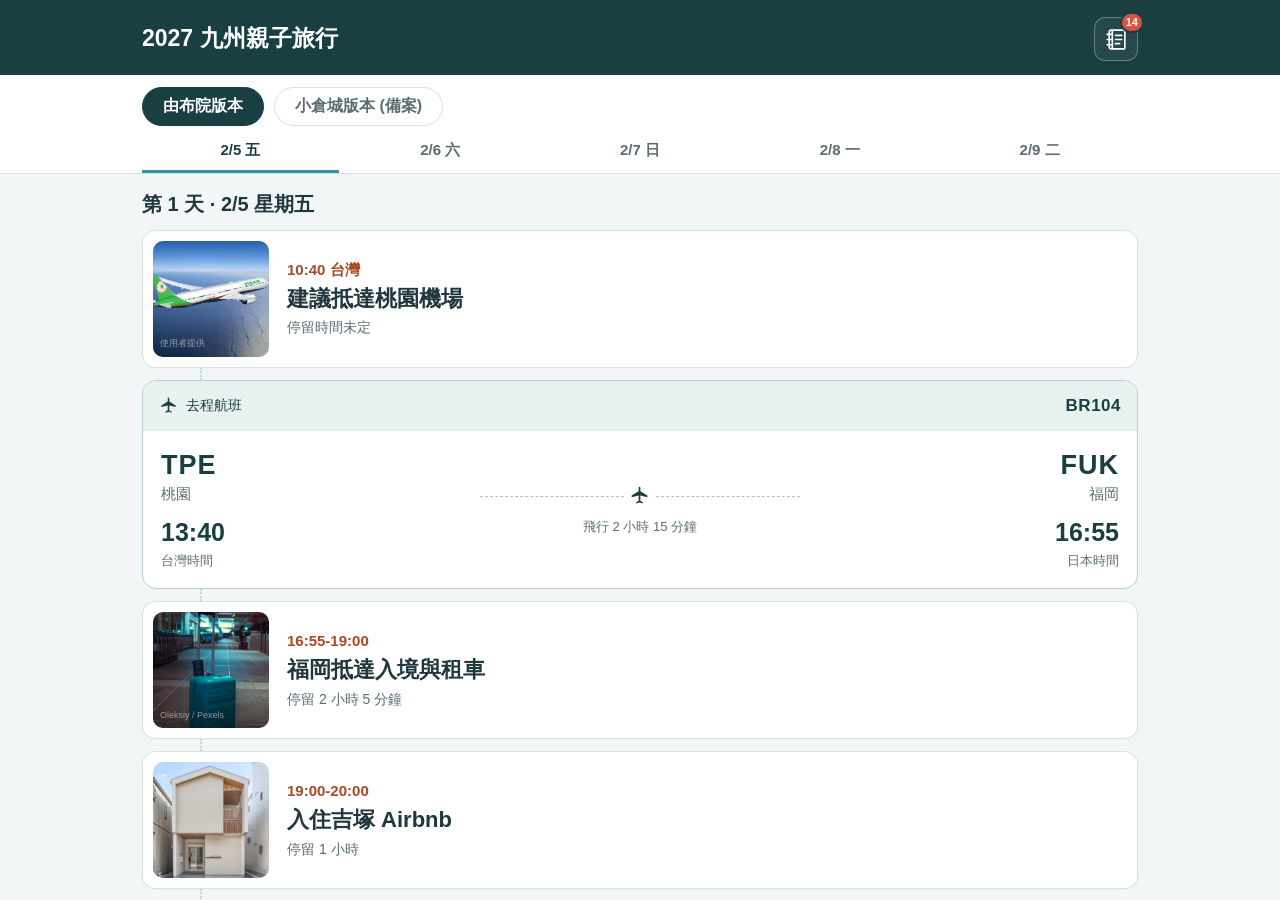
==== index.html @ 6e3126bd "Add expandable dining options, booking details, and shared dining rules" ====
<!doctype html>
<html lang="zh-Hant"><head><meta charset="utf-8"><meta name="viewport" content="width=device-width,initial-scale=1"><meta name="theme-color" content="#193f43"><title>2027 九州親子旅行｜行程與地點收藏</title>
<style>
:root{--ink:#193f43;--muted:#5b6d72;--bg:#f2f6f6;--line:#d6e2e2;--accent:#a84a26}*{box-sizing:border-box}[hidden]{display:none!important}html,body{height:100%;margin:0}body{display:flex;flex-direction:column;background:var(--bg);color:#20383d;font:16px/1.65 -apple-system,BlinkMacSystemFont,"PingFang TC",sans-serif}button,input,select,textarea{font:inherit}button,a,input,summary{touch-action:manipulation}button{cursor:pointer}a{color:#175d72}button:focus-visible,a:focus-visible,input:focus-visible,select:focus-visible,textarea:focus-visible,summary:focus-visible,[tabindex]:focus-visible{outline:3px solid #c15d2b;outline-offset:3px}button:disabled{opacity:.35;cursor:default}.wrap{max-width:1040px;margin:0 auto;width:100%;padding:0 22px}header{flex-shrink:0;background:var(--ink);color:white;padding:17px 0 14px}.header-row{display:flex;align-items:center;justify-content:space-between;gap:16px}h1{font-size:23px;line-height:1.35;margin:0}header p{font-size:14px;color:#cbe0df;margin:5px 0 0}.primary{border:0;border-radius:8px;background:var(--ink);color:#fff;padding:9px 15px;font-weight:650}header .primary{background:white;color:var(--ink);white-space:nowrap}.navigation{background:white;flex-shrink:0;border-bottom:1px solid var(--line)}nav{display:flex;gap:5px;padding:8px 0;overflow-x:auto}nav button{flex:1;border:0;border-radius:7px;padding:7px 12px;background:none;color:var(--muted);font-weight:650;white-space:nowrap;line-height:1.3}nav small{display:block;font-size:14px;font-weight:400;margin-top:2px}nav button[aria-pressed=true]{background:var(--ink);color:white}#page-scroll{flex:1;min-height:0;overflow-y:auto;overflow-x:hidden}main{padding-top:20px!important;padding-bottom:40px!important}h2{font-size:23px;line-height:1.4;margin:0}h3{font-size:18px;line-height:1.45;margin:0 0 8px}.day-summary{display:flex;align-items:center;gap:12px;flex-wrap:wrap;margin-bottom:12px}.stay{font-size:14px;padding:3px 9px;border-radius:5px;background:#f8eadc;color:#715033}.day-note{margin:0 0 16px;border:0;padding:0;background:none}.day-note summary{font-size:14px;color:var(--muted);cursor:pointer}.day-note p{font-size:15px;margin:8px 0}.button-row{display:flex;gap:7px;flex-wrap:wrap}.plain{border:1px solid var(--line);background:white;color:var(--ink);padding:5px 10px;border-radius:6px;font-size:14px}.danger{color:#a13c29}.card{border:1px solid var(--line);border-radius:12px;background:#fff;padding:16px;min-width:0}.card-body{display:flex;gap:15px;align-items:flex-start}.photo{position:relative;display:block;flex:0 0 124px;width:124px;aspect-ratio:1;align-self:flex-start;border:0;padding:0;background:#e5eded;border-radius:8px;overflow:hidden}.photo svg,.viewer-photo svg{width:100%;height:100%;display:block}.photo-caption{position:absolute;inset:auto 0 0;padding:20px 7px 7px;background:linear-gradient(transparent,rgba(0,0,0,.25));color:rgba(255,255,255,.5);font-size:9px;line-height:1.35;text-align:left;overflow-wrap:anywhere;pointer-events:none}.photo-placeholder{display:grid;place-items:center;color:#647d81;font-size:14px;border:1px dashed #bdcdcf}.content{flex:1;min-width:0}.content p,.place-card p{margin:0;white-space:pre-wrap;overflow-wrap:anywhere}.content a{display:inline-block;font-size:14px;margin-top:10px}.alternatives{border-left:3px solid #d7a878;background:#fff7ef;border-radius:6px;padding:10px;font-size:14px}.alternatives strong{display:block;color:#8b5029}.alternative{margin-top:10px}.alternative:first-of-type{margin-top:3px}.alternative p{white-space:pre-wrap;margin:3px 0}.alternative a{margin-right:10px}.secondary{display:flex;gap:7px;margin-top:10px}.secondary .photo{width:54px;flex-basis:54px}.panel{background:#fff;border:1px solid var(--line);border-radius:13px;padding:19px;margin-top:25px}.panel summary{cursor:pointer;font-weight:700}.panel-head{display:flex;justify-content:space-between;align-items:center;gap:12px}.panel h2{font-size:20px}.muted{color:var(--muted);font-size:14px}.place-grid{display:grid;grid-template-columns:1fr 1fr;gap:12px;margin-top:15px}.place-card{border:1px solid var(--line);border-radius:10px;padding:14px;display:flex;flex-direction:column;gap:12px}.place-card .photo{width:84px;flex-basis:84px}.place-card h3{font-size:17px}.place-card .button-row{margin-top:auto}.empty{color:var(--muted);font-size:15px;padding:16px 0}.check{display:flex;align-items:flex-start;gap:12px;padding:13px 0;border-bottom:1px solid var(--line)}.check input{width:21px;height:21px;flex-shrink:0;margin-top:4px;accent-color:var(--ink)}.check small{display:block;font-size:14px;color:var(--muted);white-space:pre-line}.check:has(input:checked) strong{text-decoration:line-through;color:var(--muted)}.status-line{min-height:24px;display:flex;align-items:center;justify-content:space-between;gap:10px;font-size:14px;color:var(--muted);margin:12px 0 0}.status-line button{flex-shrink:0}#storage-warning{color:#a13c29;white-space:pre-wrap}footer{font-size:14px;color:var(--muted);padding-top:24px}.backup-bar{display:flex;gap:10px;align-items:center;flex-wrap:wrap;margin-top:10px}dialog{border:1px solid var(--line);border-radius:13px;padding:22px;color:#20383d;width:min(94vw,540px);max-height:90dvh;overflow:auto}dialog::backdrop{background:#13282dbb}dialog h2{font-size:22px;margin-bottom:13px}.dialog-head{display:flex;justify-content:space-between;align-items:center;gap:12px}label.field{display:block;font-size:14px;font-weight:600;margin:13px 0}input:not([type=checkbox]),select,textarea{display:block;width:100%;border:1px solid #b6c9cb;border-radius:6px;background:white;color:#20383d;padding:9px 10px;margin-top:5px;font-size:16px}textarea{min-height:90px;resize:vertical}.form-actions{display:flex;justify-content:flex-end;gap:9px;margin-top:18px}.form-error{color:#a13c29;font-size:14px}.viewer-photo{position:relative;aspect-ratio:1;width:100%;overflow:hidden;border-radius:8px}.viewer-photo .photo-caption{font-size:10px}.viewer-credit{font-size:14px;color:var(--muted)}#viewer{width:min(90vw,680px)}.scheduled-count{font-size:14px;color:var(--muted);margin-top:15px}
@media(max-width:640px){.wrap{padding-left:15px;padding-right:15px}header{padding-top:13px;padding-bottom:12px}h1{font-size:19px}header .primary{padding:8px 11px;font-size:14px}header p{font-size:13px}nav button{padding:7px 5px}nav small{font-size:13px}main{padding-top:16px!important}h2{font-size:20px}.day-summary{gap:6px 10px}.card{padding:12px}.card-body{gap:11px}.photo{width:104px;flex-basis:104px}.content h3{font-size:17px}.content p{font-size:15px}.place-grid{grid-template-columns:1fr}.panel{padding:15px}}
@media print{body{display:block;height:auto}#page-scroll{overflow:visible}.navigation,header button,.backup-bar,.status-line{display:none}.panel{break-inside:avoid}dialog{display:none}}

/* All days on one page; the date tabs act as anchors. */
.day-section{margin-bottom:34px;scroll-margin-top:0}.day-section:last-child{margin-bottom:8px}.day-section>.day-summary{padding-top:16px;margin-bottom:12px}main.wrap{padding-top:0!important}
/* A/B plan switch for 2/7–2/8, shown with the date tabs. */
.plan-switch{display:flex;align-items:center;flex-wrap:wrap;gap:8px 10px;padding:12px 0 4px}.plan-switch button{border:1.5px solid var(--line);background:#fff;color:var(--muted);border-radius:999px;padding:8px 20px;font-size:16px;font-weight:700;line-height:1.3}.plan-switch button[aria-pressed=true]{background:var(--ink);border-color:var(--ink);color:#fff}.plan-caption{margin:16px 0 4px;padding:12px 14px;border:1px solid #e8a08a;border-radius:10px;background:#fff0e9;color:inherit;font-size:16px;line-height:1.65;font-weight:400}.plan-caption p{margin:0}.plan-switch-hint{font-size:14px;font-weight:700;color:#1d2b2e}
body.header-hidden>header{display:none}
.plan-warning{margin:0 0 12px;padding:9px 12px;border-radius:8px;background:#fff3e6;border:1px solid #e9b98c;color:#8b3d1c;font-size:14px;font-weight:650}
.gallery-grid{display:grid;grid-template-columns:repeat(2,1fr);gap:8px}.gallery-grid .photo{width:100%;flex-basis:auto}
/* Lodging and two-choice day cards. */
.day-title{font-size:15px;color:var(--muted)}
.choice-card{border:2px solid #d7a878;background:#fff7ef;border-radius:13px;padding:14px 16px;margin:0 0 14px}.choice-kicker{margin:0;font-weight:800;color:#8b5029;font-size:17px}.choice-rule{margin:4px 0 10px;font-size:15px}.choice-options{display:grid;grid-template-columns:1fr 1fr;gap:10px}.choice-option{display:flex;gap:10px;align-items:flex-start;background:#fff;border:1px solid #ead2bb;border-radius:10px;padding:10px}.choice-option.is-primary{border-color:#a84a26;box-shadow:inset 0 0 0 1px #a84a26}.choice-key{flex:0 0 30px;height:30px;border-radius:50%;display:grid;place-items:center;background:#8b5029;color:#fff;font-weight:800}.choice-option:not(.is-primary) .choice-key{background:#b9a18a}.choice-option strong{display:block}.choice-option small{display:block;font-size:14px;color:var(--muted)}.choice-check{margin:10px 0 0;font-size:13px;color:var(--muted)}
.lodging-card{border-top:1px solid var(--line);padding-top:16px}.lodging-thumb img{width:100%;height:100%;object-fit:cover;display:block}.lodging-head{display:flex;justify-content:space-between;align-items:flex-start;gap:12px}.lodging-head h3{margin:0;font-size:19px}.lodging-head .muted{margin:2px 0 0}.lodging-kicker{margin:0;font-size:13px;font-weight:700;color:#715033}.lodging-link{white-space:nowrap;text-decoration:none}.lodging-photos{display:grid;grid-template-columns:repeat(5,1fr);gap:7px;margin-top:12px}.lodging-photo{border:0;padding:0;background:#e5eded;border-radius:8px;overflow:hidden;aspect-ratio:1}.lodging-photo img{width:100%;height:100%;object-fit:cover;display:block}.lodging-note{margin:10px 0 0;font-size:13px;color:var(--muted)}.lodging-full{width:100%;height:100%;object-fit:contain;background:#f2f6f6;display:block}
@media(max-width:640px){.choice-options{grid-template-columns:1fr}.lodging-head{flex-direction:column}}
.lodging-card .lodging-photos{grid-template-columns:repeat(2,1fr)}.lodging-card .lodging-photo{aspect-ratio:4/3}.lodging-card .lodging-photo:first-child{grid-column:span 2;aspect-ratio:16/10}
/* Compact vertical itinerary; secondary information lives in the detail sheet. */
.itinerary-list{display:flex;flex-direction:column;gap:15px}.itinerary-item{min-width:0;position:relative}.itinerary-item:not(:last-child)::after{content:"";position:absolute;left:58px;top:100%;height:15px;border-left:2px dotted #c9d7d9}
.itinerary-card{display:flex;align-items:center;gap:18px;width:100%;padding:10px;text-align:left;border:1px solid var(--line);border-radius:13px;background:#fff;color:inherit;box-shadow:0 1px 2px #193f4305}.itinerary-card:hover{border-color:#92b5b8;background:#fcfefe}.itinerary-card:active{background:#eaf2f2}.list-photo{width:116px;flex:0 0 116px;align-self:center;border-radius:10px}.list-copy{display:flex;flex-direction:column;gap:4px;min-width:0;padding:3px 6px 3px 0}.list-time{font-size:15px;font-weight:700;color:var(--accent);line-height:1.4}.list-title{font-size:22px;line-height:1.35;font-weight:750;overflow-wrap:anywhere}.list-duration{font-size:14px;color:var(--muted);line-height:1.5}.day-summary{margin-bottom:17px}.day-summary h2{font-size:20px}
.bottom-sheet{position:fixed;inset:auto auto 0 50%;transform:translateX(-50%);margin:0;width:min(100%,680px);max-width:100vw;height:88dvh;max-height:88dvh;border:0;border-radius:22px 22px 0 0;padding:0;overflow:hidden;box-shadow:0 -8px 50px #092c3026}.bottom-sheet[open]{display:flex;flex-direction:column;animation:sheet-enter .2s ease-out}.bottom-sheet::backdrop{background:#102d3266}.sheet-header{flex-shrink:0;padding:10px 22px 14px;border-bottom:1px solid var(--line);background:white}.sheet-handle{width:38px;height:4px;border-radius:4px;background:#c5d3d5;margin:0 auto 13px}.sheet-header h2{font-size:23px;line-height:1.4;margin:0;overflow-wrap:anywhere}.sheet-header .plain{flex-shrink:0}.sheet-body{flex:1;overflow-y:auto;overscroll-behavior:contain;min-height:0;padding:20px 22px 24px}.sheet-overview{display:flex;gap:20px;align-items:center}.sheet-overview .photo{width:132px;flex-basis:132px}.sheet-meta{margin:0;min-width:0;flex:1;font-size:15px}.sheet-meta div{margin:0 0 9px}.sheet-meta dt{font-size:14px;color:var(--muted)}.sheet-meta dd{margin:0;font-weight:600}.sheet-section{margin-top:22px}.sheet-section h3{font-size:17px}.sheet-section p{margin:0;white-space:pre-wrap;overflow-wrap:anywhere}.sheet-section>a{display:inline-block;margin-top:13px}.sheet-body>.alternatives{margin-top:20px}.sheet-day-note{margin-top:24px;padding-top:16px;border-top:1px solid var(--line)}.sheet-day-note summary{cursor:pointer;font-size:15px;font-weight:600}.sheet-day-note p{font-size:15px}.sheet-actions{display:flex;gap:12px;flex-shrink:0;padding:14px 22px calc(14px + env(safe-area-inset-bottom));border-top:1px solid var(--line);background:#fff}.sheet-actions button{flex:1;min-height:44px}.sheet-actions .plain{font-size:16px}
@keyframes sheet-enter{from{transform:translate(-50%,70%);opacity:.6}to{transform:translate(-50%,0);opacity:1}}
@media(prefers-reduced-motion:reduce){.bottom-sheet[open]{animation:none}}
@media(max-width:640px){.itinerary-list{gap:13px}.itinerary-card{gap:13px;padding:8px}.list-photo{width:102px;flex-basis:102px}.list-title{font-size:20px;line-height:1.35}.list-time{font-size:14px}.list-duration{font-size:14px}.list-copy{gap:5px}.itinerary-item:not(:last-child)::after{left:59px;height:13px}.day-summary h2{font-size:18px}.sheet-header{padding-left:18px;padding-right:18px}.sheet-header h2{font-size:21px}.sheet-body{padding:18px}.sheet-actions{padding-left:18px;padding-right:18px}.sheet-overview{gap:15px}.sheet-overview .photo{width:112px;flex-basis:112px}.sheet-meta{font-size:14px}}
@media print{.itinerary-card{break-inside:avoid}.itinerary-item:not(:last-child)::after{display:none}}

/* Flat day tabs, lightweight travel legs and ticket-style flights. */
nav{gap:3px;padding:0}nav button{border-radius:0;border-bottom:3px solid transparent;background:none;padding:11px 8px 10px;line-height:1.25;font-size:15px;font-weight:600}nav button[aria-pressed=true]{background:none;color:var(--ink);border-bottom-color:#3295a5}
.notebook-button{position:relative;flex-shrink:0;display:grid;place-items:center;width:44px;height:44px;border:1px solid #ffffff4d;background:#ffffff0d;color:white;border-radius:11px}.notebook-button>svg{width:25px;height:25px;fill:none;stroke:currentColor;stroke-width:1.6;stroke-linecap:round;stroke-linejoin:round}.todo-badge{position:absolute;top:-6px;right:-7px;display:grid;place-items:center;min-width:21px;height:21px;padding:0 4px;border-radius:12px;background:#d95141;border:2px solid var(--ink);color:#fff;font-size:11px;line-height:1;font-weight:750}.notes-progress{display:flex;justify-content:space-between;font-size:17px}.notes-progress strong{color:var(--ink)}
.add-place-fab{position:fixed;right:24px;bottom:calc(24px + env(safe-area-inset-bottom));z-index:4;width:58px;height:58px;border:0;border-radius:50%;background:var(--ink);color:white;display:grid;place-items:center;box-shadow:0 5px 18px #193f4340}.add-place-fab>svg{width:28px;height:28px;fill:none;stroke:currentColor;stroke-width:2.2;stroke-linecap:round}.add-place-fab:active{transform:scale(.96)}main{padding-bottom:110px!important}.itinerary-list{gap:12px}.itinerary-item:not(:last-child)::after{height:12px}.transport-item::before{content:"";position:absolute;left:58px;top:-12px;bottom:-12px;border-left:2px dotted #c9d7d9;z-index:0}.transport-row{position:relative;z-index:1;display:flex;align-items:center;gap:11px;margin-left:36px;width:calc(100% - 36px);padding:8px 7px;border:0;border-radius:7px;background:var(--bg);color:#556d74;text-align:left}.transport-icon{flex:0 0 30px;display:grid;place-items:center}.transport-icon svg{width:25px;height:25px;fill:none;stroke:currentColor;stroke-width:1.6;stroke-linecap:round;stroke-linejoin:round}.transport-copy{min-width:0;display:flex;flex-wrap:wrap;align-items:center;gap:3px 9px}.transport-duration{font-size:14px;color:var(--muted)}.transport-mode{font-size:12px;padding:1px 6px;border:1px solid #cfdddd;border-radius:5px;background:#fff}.transport-label{flex-basis:100%;font-size:15px;font-weight:650;line-height:1.4;color:#3f565c}.transport-item::after{display:none}
.flight-ticket{display:block;width:100%;position:relative;border:1px solid #b8cdcf;border-radius:14px;padding:0;background:#fff;color:var(--ink);text-align:left;overflow:hidden}.ticket-top{display:flex;align-items:center;gap:8px;background:#e8f2f1;padding:11px 16px;font-size:14px}.ticket-top>svg{width:19px;height:19px;fill:currentColor}.ticket-number{margin-left:auto;font-weight:750;font-size:17px;letter-spacing:.5px}.ticket-airports{display:grid;grid-template-columns:1fr 1fr 1fr;align-items:center;padding:18px 18px 16px}.ticket-airport{display:flex;flex-direction:column;align-items:flex-start;gap:1px}.ticket-airport:last-child{align-items:flex-end;text-align:right}.ticket-code{font-size:27px;font-weight:750;letter-spacing:1px;line-height:1.2}.ticket-city{font-size:15px;color:var(--muted)}.ticket-time{font-size:25px;font-weight:700;line-height:1.35;margin-top:8px}.ticket-zone{font-size:13px;color:var(--muted)}.ticket-path{display:flex;flex-direction:column;align-items:center;gap:8px;font-size:13px;color:var(--muted);text-align:center}.ticket-plane-line{position:relative;width:100%;display:flex;justify-content:center}.ticket-plane-line::before{content:"";position:absolute;top:50%;left:0;right:0;border-top:1px dashed #abc1c4}.ticket-plane-line svg{position:relative;background:white;padding:2px;width:31px;height:25px;fill:var(--ink)}.ticket-foot{display:flex;justify-content:space-between;gap:10px;flex-wrap:wrap;border-top:1px dashed #b8cdcf;padding:11px 16px;font-size:13px;color:var(--muted)}.ticket-warning{display:block;padding:0 16px 11px;color:#846745;font-size:12px;line-height:1.5}.sheet-flight-ticket{pointer-events:none;margin-bottom:20px}.flight-detail-note{font-size:14px;color:#846745;white-space:pre-wrap}.flight-edit-times{display:grid;grid-template-columns:1fr 1fr;gap:12px}fieldset{border:1px solid var(--line);border-radius:8px;padding:6px 12px;margin-top:15px}legend{font-size:14px;font-weight:650}.sheet-transport-overview{display:flex;gap:15px;align-items:center}.sheet-transport-overview>.transport-icon{width:60px;flex-basis:60px;height:60px;background:#e8f2f1;border-radius:12px}.sheet-transport-overview>.transport-icon svg{width:32px;height:32px}
@media(max-width:640px){nav button{padding:10px 5px 9px;font-size:15px}.add-place-fab{right:20px;bottom:calc(20px + env(safe-area-inset-bottom));width:56px;height:56px}.transport-item::before{left:59px}.transport-row{margin-left:38px;width:calc(100% - 38px)}.ticket-airports{padding:16px}.ticket-code{font-size:25px}.ticket-time{font-size:24px}.ticket-top,.ticket-foot{padding-left:14px;padding-right:14px}.ticket-path{font-size:12px}.ticket-warning{padding-left:14px;padding-right:14px}}
@media print{.add-place-fab,.notebook-button{display:none}.flight-ticket{break-inside:avoid}}
.photo>img,.viewer-photo>img{display:block;width:100%;height:100%;object-fit:cover}.rental-details .sheet-meta dd{overflow-wrap:anywhere}.rental-details p{white-space:normal}.lodging-address{margin:16px 0}
.time-review summary{cursor:pointer;font-size:14px;color:var(--muted);font-weight:650}
.location-link{color:inherit;text-decoration-line:underline;text-decoration-color:#d0d3d4;text-decoration-thickness:1px;text-underline-offset:4px;overflow-wrap:anywhere}.location-link:hover{text-decoration-color:#829496}.sheet-close{flex:0 0 44px;display:grid;place-items:center;width:44px;height:44px;padding:10px;border:0;background:transparent;color:inherit;border-radius:50%}.sheet-close:hover{background:#f2f6f6}.sheet-close svg{width:22px;height:22px;fill:none;stroke:currentColor;stroke-width:1.8;stroke-linecap:round}

.notes-body{--notes-inset:22px;padding:16px 0 24px}.notes-toolbar{display:flex;justify-content:space-between;align-items:center;gap:10px;margin-bottom:10px;padding:0 var(--notes-inset)}.notes-tabs{display:flex;gap:4px}.notes-tabs button{border:0;background:transparent;padding:8px 10px;border-radius:8px;color:var(--muted);font-size:15px;font-weight:650;white-space:nowrap}.notes-tabs button[aria-pressed=true]{background:#e8f2f1;color:var(--ink)}.notes-tabs span{font-size:13px;margin-left:3px}.add-note{white-space:nowrap;padding:8px 12px;font-size:15px}.notes-hint{font-size:13px;color:var(--muted);margin:0;padding:0 var(--notes-inset) 16px}.note-list{display:flex;flex-direction:column;gap:0;border-top:1px solid var(--line)}.note-item{position:relative;isolation:isolate;overflow:hidden;border:0;border-bottom:1px solid var(--line);border-radius:0;background:#e8f2f1}.note-surface{position:relative;z-index:1;background:#fff;padding:18px var(--notes-inset);transform:translateX(var(--note-offset,0px));transition:transform .18s ease;touch-action:pan-y}.note-item.is-dragging .note-surface{transition:none;user-select:none}.note-heading{display:flex;align-items:flex-start;justify-content:space-between;gap:12px}.note-heading h3{font-size:17px;line-height:1.5;margin:0;overflow-wrap:anywhere}.note-text{margin:8px 0 0;white-space:pre-wrap;overflow-wrap:anywhere;font-size:16px;line-height:1.65}.note-restore-row{display:flex;gap:8px;padding-top:12px}.note-swipe-action{position:absolute;inset:0 auto 0 0;width:84px;border:0;background:#277b7e;color:white;font-size:16px;font-weight:650;visibility:hidden}.note-archive-action{inset:0 0 0 auto;background:#b65339}.note-item[data-swipe=right] .note-edit-action,.note-item[data-swipe=left] .note-archive-action{visibility:visible}.note-editor-form{display:flex;flex-direction:column;min-height:0;flex:1}.note-editor-form .field:first-child{margin-top:0}#note-body{min-height:220px}.notes-empty{text-align:center;color:var(--muted);padding:48px 15px;font-size:16px}.note-restore{white-space:nowrap;font-size:14px}.note-item.is-archived .note-surface{background:#f8fafa}
@media(prefers-reduced-motion:reduce){.note-surface{transition:none}}

.plan-fallback{margin:16px 0 0;font-size:16px;line-height:1.65}.plan-fallback strong{font-weight:700}.sheet-close:focus-visible{outline:none;box-shadow:none;background:#e8f2f1}html,body{overscroll-behavior-y:none}#page-scroll{overscroll-behavior-y:contain}.sheet-body{overscroll-behavior-y:none}.sheet-header{touch-action:none}.sheet-header button{touch-action:manipulation}.bottom-sheet{transform:translateX(-50%) translateY(var(--sheet-drag,0px));transition:transform .18s ease}.bottom-sheet.is-dragging{transition:none;animation:none;user-select:none}
@media(prefers-reduced-motion:reduce){.bottom-sheet{transition:none}}
@media(max-width:640px){.notes-body{--notes-inset:18px}}
.gallery-feature{margin:0;min-width:0}.gallery-feature figcaption{margin:7px 0 3px;font-size:14px;line-height:1.45;font-weight:600;color:var(--ink)}

.sheet-overview{align-items:flex-start}.sheet-overview>.photo{flex-shrink:0;aspect-ratio:1}.sheet-divider{border:0;border-top:1px solid var(--line);margin:20px 0}.sheet-top-meta{font-size:16px}.sheet-top-meta>div:last-child{margin-bottom:0}.detail-media{margin:0}.detail-media-group+.detail-media-group{margin-top:12px}.detail-main-photo .photo{width:100%;aspect-ratio:1}.detail-photo-grid{grid-template-columns:repeat(2,minmax(0,1fr));gap:8px;margin:0}.detail-photo-grid .lodging-photo,.detail-photo-grid .lodging-photo:first-child{aspect-ratio:1;grid-column:auto}.sheet-info{font-size:16px;margin-top:24px}.sheet-info>div{margin:0 0 20px}.sheet-info dt{font-size:14px;color:var(--muted);margin-bottom:3px}.sheet-info dd{font-weight:600;line-height:1.65;white-space:pre-wrap;overflow-wrap:anywhere}.detail-media>.sheet-flight-ticket{margin-bottom:0}
.dining-card{border:1px solid var(--line);border-radius:14px;background:white;overflow:hidden;margin:0 0 14px}.dining-card-summary{display:flex;gap:14px;align-items:center;padding:10px;cursor:pointer;list-style:none}.dining-card-summary::-webkit-details-marker{display:none}.dining-card-summary::marker{content:""}.dining-thumb{width:90px;flex-basis:90px}.dining-card-copy{flex:1;min-width:0}.dining-card-name{display:block;font-size:20px;font-weight:700;line-height:1.4}.dining-card-cuisine{display:block;font-size:14px;color:var(--muted);margin-top:6px}.dining-chevron{width:9px;height:9px;border-right:2px solid var(--muted);border-bottom:2px solid var(--muted);transform:rotate(45deg);margin:0 10px 5px 0;flex-shrink:0}.dining-card[open] .dining-chevron{transform:rotate(225deg);margin-bottom:0}.dining-expanded{padding:18px 12px 8px;border-top:1px solid var(--line);cursor:pointer}.dining-label{font-size:14px;color:var(--muted);margin:0 0 6px}.dining-photo-group+.dining-photo-group{margin-top:16px}.dining-collapse-hint{font-size:13px;color:var(--muted);margin:12px 0 4px;text-align:center}.dining-expanded .sheet-info{margin-top:22px}</style><script defer src="trip-data.js?v=20261123-dining-booking"></script><script defer src="trip-core.js?v=20261123-notes"></script><script defer src="app.js?v=20261123-dining-cards"></script><script defer src="sheet-gestures.js?v=20261123"></script></head><body>
<header><div class="wrap header-row"><div><h1>2027 九州親子旅行</h1></div><button id="open-notes" class="notebook-button" type="button" aria-label="開啟出發前筆記"><svg viewBox="0 0 24 24" aria-hidden="true"><path d="M7 3h12a1 1 0 0 1 1 1v16a1 1 0 0 1-1 1H7a2 2 0 0 1-2-2V5a2 2 0 0 1 2-2Z"/><path d="M8 3v18M3 7h4M3 12h4M3 17h4M11 8h6M11 12h6M11 16h4"/></svg><span id="todo-badge" class="todo-badge" hidden></span></button></div></header>
<div class="navigation"><div class="wrap"><nav id="days" aria-label="切換每日行程"></nav></div></div>
<div id="page-scroll"><main class="wrap"><section id="itinerary" aria-label="當日行程"></section><div class="status-line"><span id="message" role="status"></span><button id="undo" class="plain" hidden>復原上一步</button></div><p id="storage-warning" role="status" class="muted"></p>
<section class="panel" id="collection" hidden><div class="panel-head"><h2>待安排 <span id="pending-count"></span></h2></div><p class="muted">把 Google 地圖的地點分享連結收在這裡，想好後再排成主行程或備選。</p><div id="places" class="place-grid"></div><div id="scheduled-count" class="scheduled-count"></div></section>
<footer>收藏、行程與筆記保存在目前瀏覽器，不會自動同步到 Google 地圖或其他裝置。可匯出備份，交給家人匯入。<div class="backup-bar"><button id="export" class="plain">匯出行程</button><button id="import" class="plain">匯入行程</button><input type="file" id="import-file" accept="application/json,.json" hidden></div></footer></main></div>
<button id="add-place" hidden class="add-place-fab" type="button" aria-label="收藏新地點"><svg viewBox="0 0 24 24" aria-hidden="true"><path d="M12 5v14M5 12h14"/></svg></button>
<dialog id="notes-sheet" class="bottom-sheet" aria-labelledby="notes-title"><div class="sheet-header"><div class="sheet-handle" aria-hidden="true"></div><div class="dialog-head"><h2 id="notes-title">出發前筆記</h2><button type="button" class="sheet-close" data-close="notes-sheet" aria-label="關閉出發前筆記"><svg viewBox="0 0 24 24" aria-hidden="true"><path d="m6 6 12 12M18 6 6 18"/></svg></button></div></div><div class="sheet-body notes-body"><div class="notes-toolbar"><div class="notes-tabs" role="group" aria-label="筆記分類"><button type="button" id="notes-active" aria-pressed="true">筆記 <span id="notes-active-count"></span></button><button type="button" id="notes-archived" aria-pressed="false">已封存 <span id="notes-archived-count"></span></button></div><button type="button" class="primary add-note" id="add-note">＋ 新增</button></div><p class="notes-hint" id="notes-hint">右滑編輯・左滑封存。</p><div id="note-list" class="note-list" aria-label="筆記清單"></div></div></dialog>
<dialog id="note-editor" class="bottom-sheet" aria-labelledby="note-editor-title"><form id="note-form" class="note-editor-form"><div class="sheet-header"><div class="sheet-handle" aria-hidden="true"></div><div class="dialog-head"><h2 id="note-editor-title">新增筆記</h2><button type="button" class="sheet-close" data-close="note-editor" aria-label="關閉筆記編輯"><svg viewBox="0 0 24 24" aria-hidden="true"><path d="m6 6 12 12M18 6 6 18"/></svg></button></div></div><div class="sheet-body"><label class="field">標題<input id="note-title" required maxlength="180" placeholder="例如：想買的伴手禮"></label><label class="field">內容<textarea id="note-body" maxlength="8000" placeholder="想記下的事情，都可以寫在這裡。"></textarea></label><p id="note-error" class="form-error" role="alert"></p></div><div class="sheet-actions"><button type="submit" class="primary">儲存筆記</button></div></form></dialog>
<dialog id="slot-sheet" class="bottom-sheet" aria-labelledby="slot-sheet-title"><div class="sheet-header"><div class="sheet-handle" aria-hidden="true"></div><div class="dialog-head"><h2 id="slot-sheet-title"></h2><button type="button" class="sheet-close" data-close="slot-sheet" aria-label="關閉行程詳情"><svg viewBox="0 0 24 24" aria-hidden="true"><path d="m6 6 12 12M18 6 6 18"/></svg></button></div></div><div id="slot-sheet-body" class="sheet-body"></div><div id="slot-sheet-actions" hidden class="sheet-actions"></div></dialog>
<dialog id="place-dialog"><form id="place-form"><div class="dialog-head"><h2 id="place-dialog-title">收藏新地點</h2><button type="button" class="plain" data-close="place-dialog">關閉</button></div><label class="field">Google 地圖分享連結<input id="place-url" type="url" required maxlength="8192" placeholder="https://maps.app.goo.gl/…"></label><label class="field">地點名稱<input id="place-title" maxlength="180" placeholder="例如：想吃的拉麵店"></label><label class="field">備註<textarea id="place-note" maxlength="8000" placeholder="想吃什麼、要注意的事，或先當作備選"></textarea></label><p class="muted">短連結可能無法帶出名稱，可以自行填寫。收藏不需要登入 Google 或提供 API 金鑰。</p><p id="place-error" class="form-error" role="alert"></p><div class="form-actions"><button class="primary" type="submit">存入待安排</button></div></form></dialog>
<dialog id="schedule-dialog"><form id="schedule-form"><div class="dialog-head"><h2 id="schedule-title">排入行程</h2><button type="button" class="plain" data-close="schedule-dialog">關閉</button></div><label class="field">日期<select id="schedule-day"></select></label><label class="field">安排方式<select id="schedule-mode"><option value="main">主行程</option><option value="alternative">某段行程的備選</option></select></label><label class="field" id="schedule-time-field">時間（日本時間；台灣時段請加註）<input id="schedule-time" maxlength="80" placeholder="例如：12:00–13:00；未決定可留白"></label><label class="field"><span id="schedule-position-label">接在哪一段之後</span><select id="schedule-position"></select></label><p id="schedule-error" class="form-error" role="alert"></p><div class="form-actions"><button type="submit" class="primary">確認安排</button></div></form></dialog>
<dialog id="edit-dialog"><form id="edit-form"><div class="dialog-head"><h2>編輯行程</h2><button type="button" class="plain" data-close="edit-dialog">關閉</button></div><label class="field">行程名稱<input id="edit-title" required maxlength="180"></label><label class="field">日期<select id="edit-day"></select></label><label class="field" id="edit-time-field">時間<input id="edit-time" maxlength="80"></label><fieldset id="edit-flight-fields" hidden><legend>航班資訊（各地時間）</legend><label class="field">航班編號<input id="edit-flight-number" maxlength="20"></label><div class="flight-edit-times"><label class="field"><span id="edit-flight-from-label">出發時間</span><input type="time" id="edit-flight-from"></label><label class="field"><span id="edit-flight-to-label">抵達時間</span><input type="time" id="edit-flight-to"></label></div></fieldset><label class="field" id="edit-kind-field">行程類型<select id="edit-kind"><option value="activity">一般行程</option><option value="transport">交通／車程</option></select></label><label class="field">Google 地圖連結<input id="edit-url" type="url" maxlength="8192"></label><label class="field">備註<textarea id="edit-note" maxlength="8000"></textarea></label><p class="muted">起訖時間會自動換算停留時間；改日期會移到該日最後一段。</p><p id="edit-error" class="form-error" role="alert"></p><div class="form-actions"><button type="submit" class="primary">儲存修改</button></div></form></dialog>
<dialog id="viewer"><div class="dialog-head"><h2 id="image-title"></h2><button type="button" class="plain" data-close="viewer">關閉</button></div><div id="full-image" class="viewer-photo"></div><p id="image-credit" class="viewer-credit"></p></dialog>
</body></html>
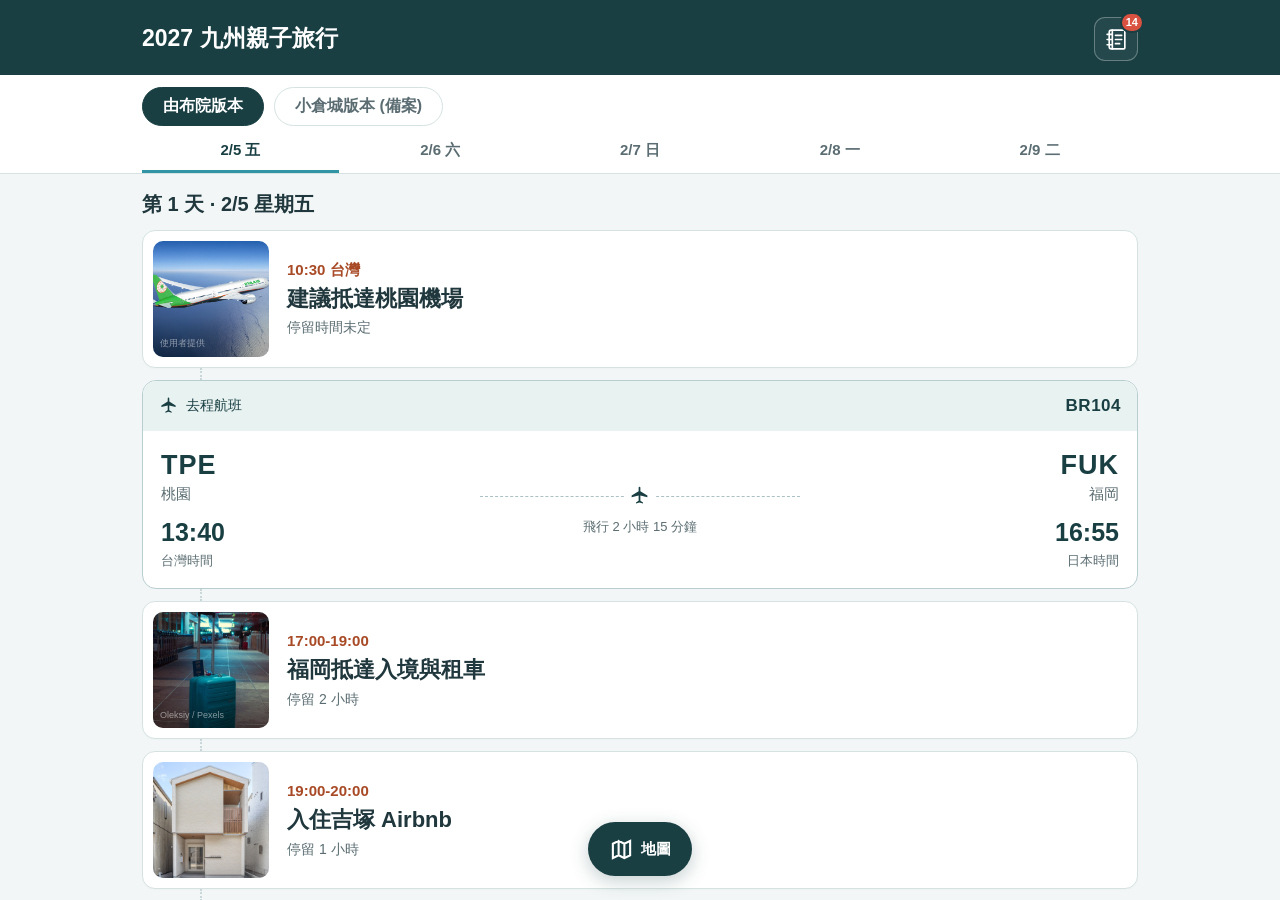
==== commit 71af1148: "Refine trip timing and details, confirm D1 lodging, and add centered map link" ====
--- a/index.html
+++ b/index.html
@@ -21,7 +21,7 @@
 /* Compact vertical itinerary; secondary information lives in the detail sheet. */
 .itinerary-list{display:flex;flex-direction:column;gap:15px}.itinerary-item{min-width:0;position:relative}.itinerary-item:not(:last-child)::after{content:"";position:absolute;left:58px;top:100%;height:15px;border-left:2px dotted #c9d7d9}
 .itinerary-card{display:flex;align-items:center;gap:18px;width:100%;padding:10px;text-align:left;border:1px solid var(--line);border-radius:13px;background:#fff;color:inherit;box-shadow:0 1px 2px #193f4305}.itinerary-card:hover{border-color:#92b5b8;background:#fcfefe}.itinerary-card:active{background:#eaf2f2}.list-photo{width:116px;flex:0 0 116px;align-self:center;border-radius:10px}.list-copy{display:flex;flex-direction:column;gap:4px;min-width:0;padding:3px 6px 3px 0}.list-time{font-size:15px;font-weight:700;color:var(--accent);line-height:1.4}.list-title{font-size:22px;line-height:1.35;font-weight:750;overflow-wrap:anywhere}.list-duration{font-size:14px;color:var(--muted);line-height:1.5}.day-summary{margin-bottom:17px}.day-summary h2{font-size:20px}
-.bottom-sheet{position:fixed;inset:auto auto 0 50%;transform:translateX(-50%);margin:0;width:min(100%,680px);max-width:100vw;height:88dvh;max-height:88dvh;border:0;border-radius:22px 22px 0 0;padding:0;overflow:hidden;box-shadow:0 -8px 50px #092c3026}.bottom-sheet[open]{display:flex;flex-direction:column;animation:sheet-enter .2s ease-out}.bottom-sheet::backdrop{background:#102d3266}.sheet-header{flex-shrink:0;padding:10px 22px 14px;border-bottom:1px solid var(--line);background:white}.sheet-handle{width:38px;height:4px;border-radius:4px;background:#c5d3d5;margin:0 auto 13px}.sheet-header h2{font-size:23px;line-height:1.4;margin:0;overflow-wrap:anywhere}.sheet-header .plain{flex-shrink:0}.sheet-body{flex:1;overflow-y:auto;overscroll-behavior:contain;min-height:0;padding:20px 22px 24px}.sheet-overview{display:flex;gap:20px;align-items:center}.sheet-overview .photo{width:132px;flex-basis:132px}.sheet-meta{margin:0;min-width:0;flex:1;font-size:15px}.sheet-meta div{margin:0 0 9px}.sheet-meta dt{font-size:14px;color:var(--muted)}.sheet-meta dd{margin:0;font-weight:600}.sheet-section{margin-top:22px}.sheet-section h3{font-size:17px}.sheet-section p{margin:0;white-space:pre-wrap;overflow-wrap:anywhere}.sheet-section>a{display:inline-block;margin-top:13px}.sheet-body>.alternatives{margin-top:20px}.sheet-day-note{margin-top:24px;padding-top:16px;border-top:1px solid var(--line)}.sheet-day-note summary{cursor:pointer;font-size:15px;font-weight:600}.sheet-day-note p{font-size:15px}.sheet-actions{display:flex;gap:12px;flex-shrink:0;padding:14px 22px calc(14px + env(safe-area-inset-bottom));border-top:1px solid var(--line);background:#fff}.sheet-actions button{flex:1;min-height:44px}.sheet-actions .plain{font-size:16px}
+.bottom-sheet{position:fixed;inset:auto auto 0 50%;transform:translateX(-50%);margin:0;width:min(100%,680px);max-width:100vw;height:88dvh;max-height:88dvh;border:0;border-radius:22px 22px 0 0;padding:0;overflow:hidden;box-shadow:0 -8px 50px #092c3026}.bottom-sheet[open]{display:flex;flex-direction:column;animation:sheet-enter .2s ease-out}.bottom-sheet::backdrop{background:#102d3266}.sheet-header{flex-shrink:0;padding:10px 22px 14px;border-bottom:1px solid var(--line);background:white}.sheet-handle{width:38px;height:4px;border-radius:4px;background:#c5d3d5;margin:0 auto 13px}.sheet-header h2{font-size:23px;line-height:1.4;margin:0;overflow-wrap:anywhere}.sheet-header .plain{flex-shrink:0}.sheet-body{flex:1;overflow-y:auto;overscroll-behavior:contain;min-height:0;padding:20px 22px 24px}.sheet-overview{display:flex;gap:20px;align-items:center}.sheet-overview .photo{width:132px;flex-basis:132px}.sheet-meta{margin:0;min-width:0;flex:1;font-size:15px}.sheet-meta div{margin:0 0 9px}.sheet-meta dt{font-size:14px;color:var(--muted)}.sheet-meta dd{margin:0;font-weight:500}.sheet-section{margin-top:22px}.sheet-section h3{font-size:17px}.sheet-section p{margin:0;white-space:pre-wrap;overflow-wrap:anywhere}.sheet-section>a{display:inline-block;margin-top:13px}.sheet-body>.alternatives{margin-top:20px}.sheet-day-note{margin-top:24px;padding-top:16px;border-top:1px solid var(--line)}.sheet-day-note summary{cursor:pointer;font-size:15px;font-weight:600}.sheet-day-note p{font-size:15px}.sheet-actions{display:flex;gap:12px;flex-shrink:0;padding:14px 22px calc(14px + env(safe-area-inset-bottom));border-top:1px solid var(--line);background:#fff}.sheet-actions button{flex:1;min-height:44px}.sheet-actions .plain{font-size:16px}
 @keyframes sheet-enter{from{transform:translate(-50%,70%);opacity:.6}to{transform:translate(-50%,0);opacity:1}}
 @media(prefers-reduced-motion:reduce){.bottom-sheet[open]{animation:none}}
 @media(max-width:640px){.itinerary-list{gap:13px}.itinerary-card{gap:13px;padding:8px}.list-photo{width:102px;flex-basis:102px}.list-title{font-size:20px;line-height:1.35}.list-time{font-size:14px}.list-duration{font-size:14px}.list-copy{gap:5px}.itinerary-item:not(:last-child)::after{left:59px;height:13px}.day-summary h2{font-size:18px}.sheet-header{padding-left:18px;padding-right:18px}.sheet-header h2{font-size:21px}.sheet-body{padding:18px}.sheet-actions{padding-left:18px;padding-right:18px}.sheet-overview{gap:15px}.sheet-overview .photo{width:112px;flex-basis:112px}.sheet-meta{font-size:14px}}
@@ -46,13 +46,16 @@
 @media(max-width:640px){.notes-body{--notes-inset:18px}}
 .gallery-feature{margin:0;min-width:0}.gallery-feature figcaption{margin:7px 0 3px;font-size:14px;line-height:1.45;font-weight:600;color:var(--ink)}
 
-.sheet-overview{align-items:flex-start}.sheet-overview>.photo{flex-shrink:0;aspect-ratio:1}.sheet-divider{border:0;border-top:1px solid var(--line);margin:20px 0}.sheet-top-meta{font-size:16px}.sheet-top-meta>div:last-child{margin-bottom:0}.detail-media{margin:0}.detail-media-group+.detail-media-group{margin-top:12px}.detail-main-photo .photo{width:100%;aspect-ratio:1}.detail-photo-grid{grid-template-columns:repeat(2,minmax(0,1fr));gap:8px;margin:0}.detail-photo-grid .lodging-photo,.detail-photo-grid .lodging-photo:first-child{aspect-ratio:1;grid-column:auto}.sheet-info{font-size:16px;margin-top:24px}.sheet-info>div{margin:0 0 20px}.sheet-info dt{font-size:14px;color:var(--muted);margin-bottom:3px}.sheet-info dd{font-weight:600;line-height:1.65;white-space:pre-wrap;overflow-wrap:anywhere}.detail-media>.sheet-flight-ticket{margin-bottom:0}
-.dining-card{border:1px solid var(--line);border-radius:14px;background:white;overflow:hidden;margin:0 0 14px}.dining-card-summary{display:flex;gap:14px;align-items:center;padding:10px;cursor:pointer;list-style:none}.dining-card-summary::-webkit-details-marker{display:none}.dining-card-summary::marker{content:""}.dining-thumb{width:90px;flex-basis:90px}.dining-card-copy{flex:1;min-width:0}.dining-card-name{display:block;font-size:20px;font-weight:700;line-height:1.4}.dining-card-cuisine{display:block;font-size:14px;color:var(--muted);margin-top:6px}.dining-chevron{width:9px;height:9px;border-right:2px solid var(--muted);border-bottom:2px solid var(--muted);transform:rotate(45deg);margin:0 10px 5px 0;flex-shrink:0}.dining-card[open] .dining-chevron{transform:rotate(225deg);margin-bottom:0}.dining-expanded{padding:18px 12px 8px;border-top:1px solid var(--line);cursor:pointer}.dining-label{font-size:14px;color:var(--muted);margin:0 0 6px}.dining-photo-group+.dining-photo-group{margin-top:16px}.dining-collapse-hint{font-size:13px;color:var(--muted);margin:12px 0 4px;text-align:center}.dining-expanded .sheet-info{margin-top:22px}</style><script defer src="trip-data.js?v=20261123-dining-booking"></script><script defer src="trip-core.js?v=20261123-notes"></script><script defer src="app.js?v=20261123-dining-cards"></script><script defer src="sheet-gestures.js?v=20261123"></script></head><body>
+.sheet-overview{align-items:flex-start}.sheet-overview>.photo{flex-shrink:0;aspect-ratio:1}.sheet-divider{border:0;border-top:1px solid var(--line);margin:20px 0}.sheet-top-meta{font-size:16px}.sheet-top-meta>div:last-child{margin-bottom:0}.detail-media{margin:0}.detail-media-group+.detail-media-group{margin-top:12px}.detail-main-photo .photo{width:100%;aspect-ratio:1}.detail-photo-grid{grid-template-columns:repeat(2,minmax(0,1fr));gap:8px;margin:0}.detail-photo-grid .lodging-photo,.detail-photo-grid .lodging-photo:first-child{aspect-ratio:1;grid-column:auto}.sheet-info{font-size:16px;margin-top:24px}.sheet-info>div{margin:0 0 20px}.sheet-info dt{font-size:14px;color:var(--muted);margin-bottom:3px}.sheet-info dd{font-weight:500;line-height:1.65;white-space:pre-wrap;overflow-wrap:anywhere}.detail-media>.sheet-flight-ticket{margin-bottom:0}
+.dining-card{border:1px solid var(--line);border-radius:14px;background:white;overflow:hidden;margin:0 0 14px}.dining-card-summary{display:flex;gap:14px;align-items:center;padding:10px;cursor:pointer;list-style:none}.dining-card-summary::-webkit-details-marker{display:none}.dining-card-summary::marker{content:""}.dining-thumb{width:90px;flex-basis:90px}.dining-card-copy{flex:1;min-width:0}.dining-card-name{display:block;font-size:20px;font-weight:700;line-height:1.4}.dining-card-cuisine{display:block;font-size:14px;color:var(--muted);margin-top:6px}.dining-chevron{width:9px;height:9px;border-right:2px solid var(--muted);border-bottom:2px solid var(--muted);transform:rotate(45deg);margin:0 10px 5px 0;flex-shrink:0}.dining-card[open] .dining-chevron{transform:rotate(225deg);margin-bottom:0}.dining-expanded{padding:18px 12px 8px;border-top:1px solid var(--line);cursor:pointer}.dining-label{font-size:14px;color:var(--muted);margin:0 0 6px}.dining-photo-group+.dining-photo-group{margin-top:16px}.dining-collapse-hint{font-size:13px;color:var(--muted);margin:12px 0 4px;text-align:center}.dining-expanded .sheet-info{margin-top:22px}
+.add-place-fab.trip-map-fab{left:50%;right:auto;transform:translateX(-50%);display:flex;align-items:center;justify-content:center;gap:8px;width:auto;min-width:104px;height:54px;padding:0 18px;border-radius:999px;text-decoration:none;font-size:15px;font-weight:600}.trip-map-fab>svg{width:23px;height:23px}.add-place-fab.trip-map-fab:active{transform:translateX(-50%) scale(.96)}
+</style><script defer src="trip-data.js?v=20261125-day1-address"></script><script defer src="trip-core.js?v=20261125-map-url"></script><script defer src="app.js?v=20261125-day1-location"></script><script defer src="sheet-gestures.js?v=20261123"></script></head><body>
 <header><div class="wrap header-row"><div><h1>2027 九州親子旅行</h1></div><button id="open-notes" class="notebook-button" type="button" aria-label="開啟出發前筆記"><svg viewBox="0 0 24 24" aria-hidden="true"><path d="M7 3h12a1 1 0 0 1 1 1v16a1 1 0 0 1-1 1H7a2 2 0 0 1-2-2V5a2 2 0 0 1 2-2Z"/><path d="M8 3v18M3 7h4M3 12h4M3 17h4M11 8h6M11 12h6M11 16h4"/></svg><span id="todo-badge" class="todo-badge" hidden></span></button></div></header>
 <div class="navigation"><div class="wrap"><nav id="days" aria-label="切換每日行程"></nav></div></div>
 <div id="page-scroll"><main class="wrap"><section id="itinerary" aria-label="當日行程"></section><div class="status-line"><span id="message" role="status"></span><button id="undo" class="plain" hidden>復原上一步</button></div><p id="storage-warning" role="status" class="muted"></p>
 <section class="panel" id="collection" hidden><div class="panel-head"><h2>待安排 <span id="pending-count"></span></h2></div><p class="muted">把 Google 地圖的地點分享連結收在這裡，想好後再排成主行程或備選。</p><div id="places" class="place-grid"></div><div id="scheduled-count" class="scheduled-count"></div></section>
 <footer>收藏、行程與筆記保存在目前瀏覽器，不會自動同步到 Google 地圖或其他裝置。可匯出備份，交給家人匯入。<div class="backup-bar"><button id="export" class="plain">匯出行程</button><button id="import" class="plain">匯入行程</button><input type="file" id="import-file" accept="application/json,.json" hidden></div></footer></main></div>
+<a id="open-trip-map" class="add-place-fab trip-map-fab" href="https://www.google.com/maps/d/viewer?mid=1DlSQGEhmYcy96anAWdNWk3rvOV57Ntw" target="_blank" rel="noopener noreferrer" aria-label="開啟旅行地圖（Google Maps，新分頁）" title="I 福了 U 岡好過年"><svg viewBox="0 0 24 24" aria-hidden="true"><path d="m3 6 6-3 6 3 6-3v15l-6 3-6-3-6 3V6ZM9 3v15M15 6v15"/></svg><span>地圖</span></a>
 <button id="add-place" hidden class="add-place-fab" type="button" aria-label="收藏新地點"><svg viewBox="0 0 24 24" aria-hidden="true"><path d="M12 5v14M5 12h14"/></svg></button>
 <dialog id="notes-sheet" class="bottom-sheet" aria-labelledby="notes-title"><div class="sheet-header"><div class="sheet-handle" aria-hidden="true"></div><div class="dialog-head"><h2 id="notes-title">出發前筆記</h2><button type="button" class="sheet-close" data-close="notes-sheet" aria-label="關閉出發前筆記"><svg viewBox="0 0 24 24" aria-hidden="true"><path d="m6 6 12 12M18 6 6 18"/></svg></button></div></div><div class="sheet-body notes-body"><div class="notes-toolbar"><div class="notes-tabs" role="group" aria-label="筆記分類"><button type="button" id="notes-active" aria-pressed="true">筆記 <span id="notes-active-count"></span></button><button type="button" id="notes-archived" aria-pressed="false">已封存 <span id="notes-archived-count"></span></button></div><button type="button" class="primary add-note" id="add-note">＋ 新增</button></div><p class="notes-hint" id="notes-hint">右滑編輯・左滑封存。</p><div id="note-list" class="note-list" aria-label="筆記清單"></div></div></dialog>
 <dialog id="note-editor" class="bottom-sheet" aria-labelledby="note-editor-title"><form id="note-form" class="note-editor-form"><div class="sheet-header"><div class="sheet-handle" aria-hidden="true"></div><div class="dialog-head"><h2 id="note-editor-title">新增筆記</h2><button type="button" class="sheet-close" data-close="note-editor" aria-label="關閉筆記編輯"><svg viewBox="0 0 24 24" aria-hidden="true"><path d="m6 6 12 12M18 6 6 18"/></svg></button></div></div><div class="sheet-body"><label class="field">標題<input id="note-title" required maxlength="180" placeholder="例如：想買的伴手禮"></label><label class="field">內容<textarea id="note-body" maxlength="8000" placeholder="想記下的事情，都可以寫在這裡。"></textarea></label><p id="note-error" class="form-error" role="alert"></p></div><div class="sheet-actions"><button type="submit" class="primary">儲存筆記</button></div></form></dialog>
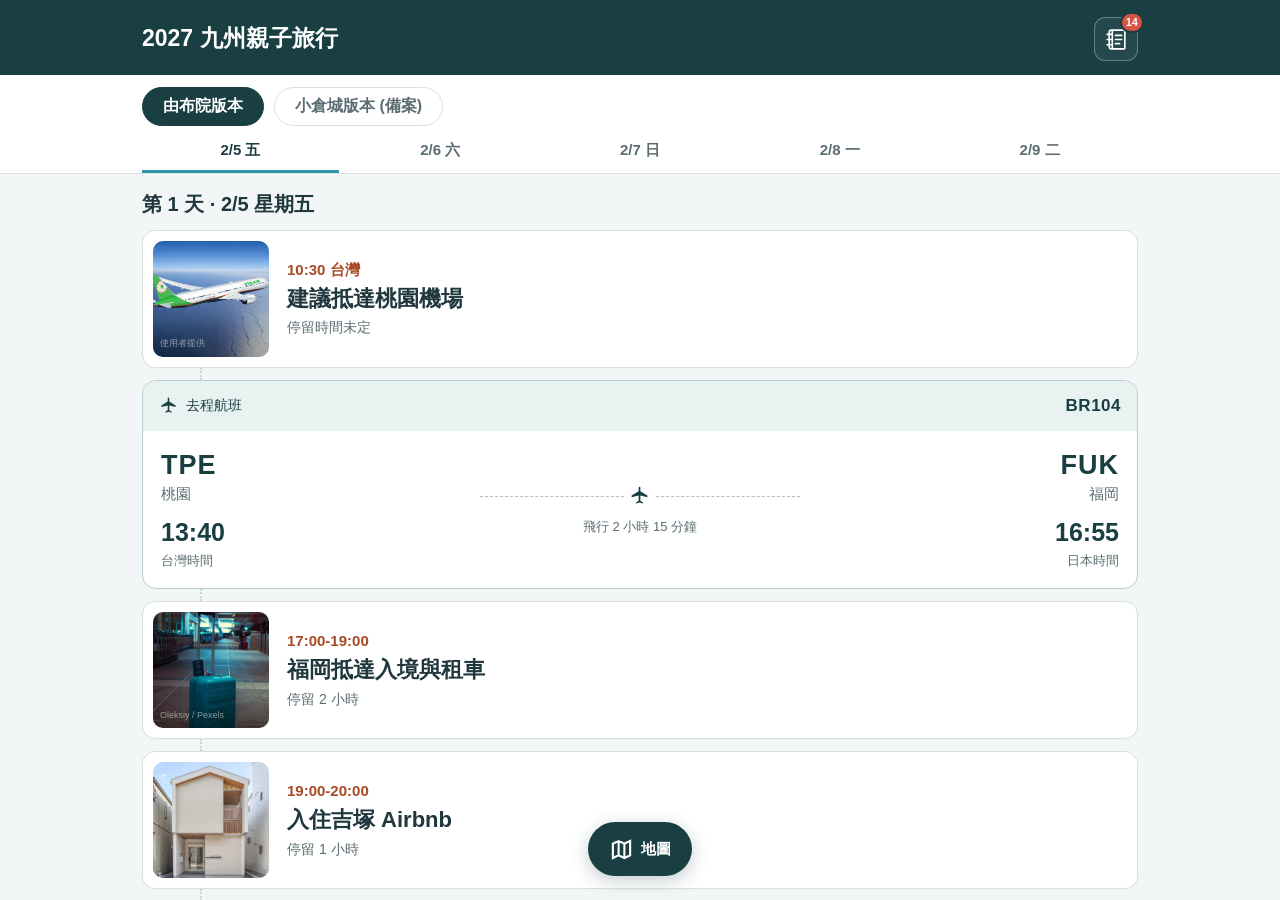
==== commit 3c7eaec0: "Schedule February 8 check-in and nap in both itineraries" ====
--- a/index.html
+++ b/index.html
@@ -49,7 +49,7 @@
 .sheet-overview{align-items:flex-start}.sheet-overview>.photo{flex-shrink:0;aspect-ratio:1}.sheet-divider{border:0;border-top:1px solid var(--line);margin:20px 0}.sheet-top-meta{font-size:16px}.sheet-top-meta>div:last-child{margin-bottom:0}.detail-media{margin:0}.detail-media-group+.detail-media-group{margin-top:12px}.detail-main-photo .photo{width:100%;aspect-ratio:1}.detail-photo-grid{grid-template-columns:repeat(2,minmax(0,1fr));gap:8px;margin:0}.detail-photo-grid .lodging-photo,.detail-photo-grid .lodging-photo:first-child{aspect-ratio:1;grid-column:auto}.sheet-info{font-size:16px;margin-top:24px}.sheet-info>div{margin:0 0 20px}.sheet-info dt{font-size:14px;color:var(--muted);margin-bottom:3px}.sheet-info dd{font-weight:500;line-height:1.65;white-space:pre-wrap;overflow-wrap:anywhere}.detail-media>.sheet-flight-ticket{margin-bottom:0}
 .dining-card{border:1px solid var(--line);border-radius:14px;background:white;overflow:hidden;margin:0 0 14px}.dining-card-summary{display:flex;gap:14px;align-items:center;padding:10px;cursor:pointer;list-style:none}.dining-card-summary::-webkit-details-marker{display:none}.dining-card-summary::marker{content:""}.dining-thumb{width:90px;flex-basis:90px}.dining-card-copy{flex:1;min-width:0}.dining-card-name{display:block;font-size:20px;font-weight:700;line-height:1.4}.dining-card-cuisine{display:block;font-size:14px;color:var(--muted);margin-top:6px}.dining-chevron{width:9px;height:9px;border-right:2px solid var(--muted);border-bottom:2px solid var(--muted);transform:rotate(45deg);margin:0 10px 5px 0;flex-shrink:0}.dining-card[open] .dining-chevron{transform:rotate(225deg);margin-bottom:0}.dining-expanded{padding:18px 12px 8px;border-top:1px solid var(--line);cursor:pointer}.dining-label{font-size:14px;color:var(--muted);margin:0 0 6px}.dining-photo-group+.dining-photo-group{margin-top:16px}.dining-collapse-hint{font-size:13px;color:var(--muted);margin:12px 0 4px;text-align:center}.dining-expanded .sheet-info{margin-top:22px}
 .add-place-fab.trip-map-fab{left:50%;right:auto;transform:translateX(-50%);display:flex;align-items:center;justify-content:center;gap:8px;width:auto;min-width:104px;height:54px;padding:0 18px;border-radius:999px;text-decoration:none;font-size:15px;font-weight:600}.trip-map-fab>svg{width:23px;height:23px}.add-place-fab.trip-map-fab:active{transform:translateX(-50%) scale(.96)}
-</style><script defer src="trip-data.js?v=20261125-day1-address"></script><script defer src="trip-core.js?v=20261125-map-url"></script><script defer src="app.js?v=20261125-day1-location"></script><script defer src="sheet-gestures.js?v=20261123"></script></head><body>
+</style><script defer src="trip-data.js?v=20261125-day4-rest"></script><script defer src="trip-core.js?v=20261125-day4-rest"></script><script defer src="app.js?v=20261125-day1-location"></script><script defer src="sheet-gestures.js?v=20261123"></script></head><body>
 <header><div class="wrap header-row"><div><h1>2027 九州親子旅行</h1></div><button id="open-notes" class="notebook-button" type="button" aria-label="開啟出發前筆記"><svg viewBox="0 0 24 24" aria-hidden="true"><path d="M7 3h12a1 1 0 0 1 1 1v16a1 1 0 0 1-1 1H7a2 2 0 0 1-2-2V5a2 2 0 0 1 2-2Z"/><path d="M8 3v18M3 7h4M3 12h4M3 17h4M11 8h6M11 12h6M11 16h4"/></svg><span id="todo-badge" class="todo-badge" hidden></span></button></div></header>
 <div class="navigation"><div class="wrap"><nav id="days" aria-label="切換每日行程"></nav></div></div>
 <div id="page-scroll"><main class="wrap"><section id="itinerary" aria-label="當日行程"></section><div class="status-line"><span id="message" role="status"></span><button id="undo" class="plain" hidden>復原上一步</button></div><p id="storage-warning" role="status" class="muted"></p>
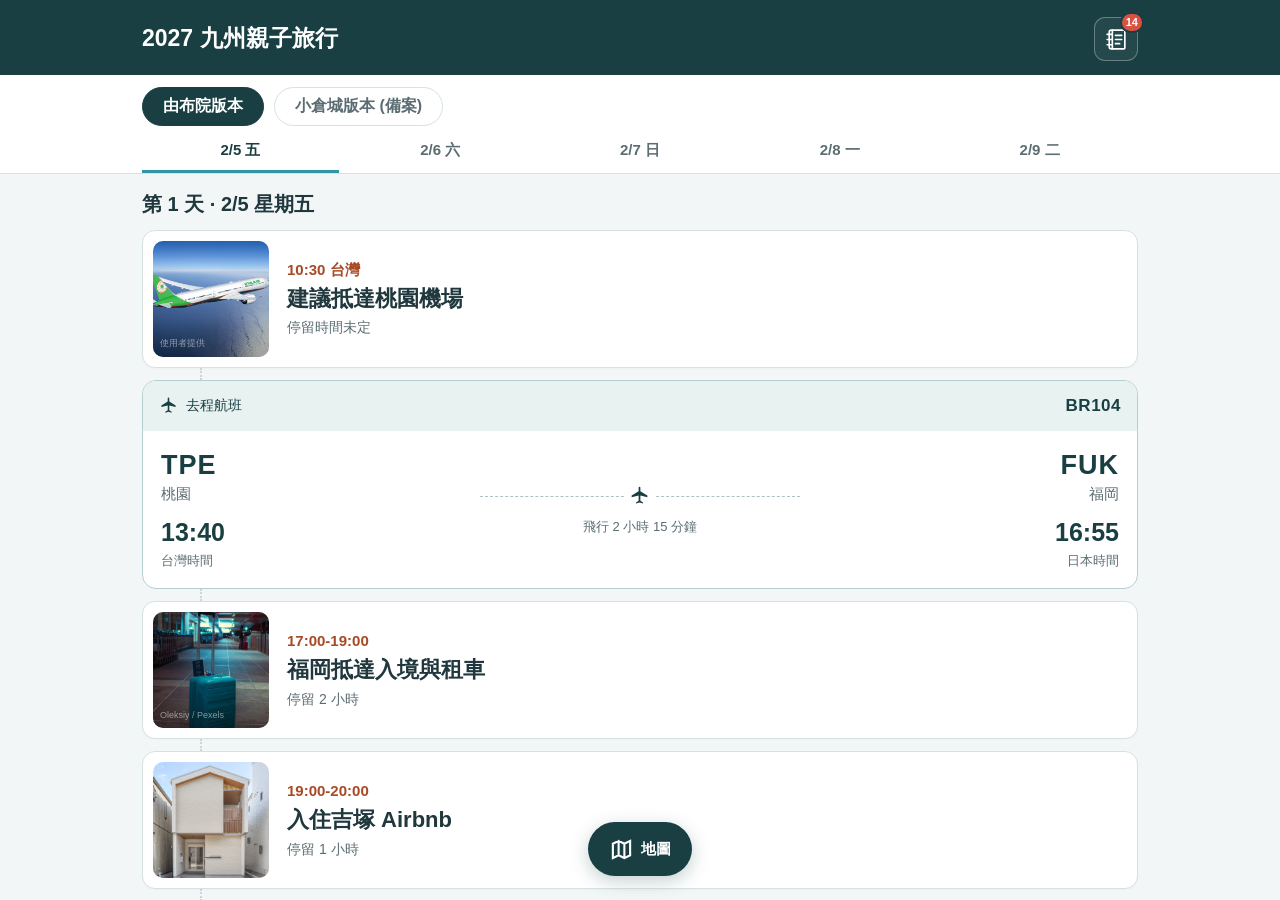
==== commit d4bcd669: "Align LaLaport lunch with departure for the Airbnb" ====
--- a/index.html
+++ b/index.html
@@ -49,7 +49,7 @@
 .sheet-overview{align-items:flex-start}.sheet-overview>.photo{flex-shrink:0;aspect-ratio:1}.sheet-divider{border:0;border-top:1px solid var(--line);margin:20px 0}.sheet-top-meta{font-size:16px}.sheet-top-meta>div:last-child{margin-bottom:0}.detail-media{margin:0}.detail-media-group+.detail-media-group{margin-top:12px}.detail-main-photo .photo{width:100%;aspect-ratio:1}.detail-photo-grid{grid-template-columns:repeat(2,minmax(0,1fr));gap:8px;margin:0}.detail-photo-grid .lodging-photo,.detail-photo-grid .lodging-photo:first-child{aspect-ratio:1;grid-column:auto}.sheet-info{font-size:16px;margin-top:24px}.sheet-info>div{margin:0 0 20px}.sheet-info dt{font-size:14px;color:var(--muted);margin-bottom:3px}.sheet-info dd{font-weight:500;line-height:1.65;white-space:pre-wrap;overflow-wrap:anywhere}.detail-media>.sheet-flight-ticket{margin-bottom:0}
 .dining-card{border:1px solid var(--line);border-radius:14px;background:white;overflow:hidden;margin:0 0 14px}.dining-card-summary{display:flex;gap:14px;align-items:center;padding:10px;cursor:pointer;list-style:none}.dining-card-summary::-webkit-details-marker{display:none}.dining-card-summary::marker{content:""}.dining-thumb{width:90px;flex-basis:90px}.dining-card-copy{flex:1;min-width:0}.dining-card-name{display:block;font-size:20px;font-weight:700;line-height:1.4}.dining-card-cuisine{display:block;font-size:14px;color:var(--muted);margin-top:6px}.dining-chevron{width:9px;height:9px;border-right:2px solid var(--muted);border-bottom:2px solid var(--muted);transform:rotate(45deg);margin:0 10px 5px 0;flex-shrink:0}.dining-card[open] .dining-chevron{transform:rotate(225deg);margin-bottom:0}.dining-expanded{padding:18px 12px 8px;border-top:1px solid var(--line);cursor:pointer}.dining-label{font-size:14px;color:var(--muted);margin:0 0 6px}.dining-photo-group+.dining-photo-group{margin-top:16px}.dining-collapse-hint{font-size:13px;color:var(--muted);margin:12px 0 4px;text-align:center}.dining-expanded .sheet-info{margin-top:22px}
 .add-place-fab.trip-map-fab{left:50%;right:auto;transform:translateX(-50%);display:flex;align-items:center;justify-content:center;gap:8px;width:auto;min-width:104px;height:54px;padding:0 18px;border-radius:999px;text-decoration:none;font-size:15px;font-weight:600}.trip-map-fab>svg{width:23px;height:23px}.add-place-fab.trip-map-fab:active{transform:translateX(-50%) scale(.96)}
-</style><script defer src="trip-data.js?v=20261125-day4-rest"></script><script defer src="trip-core.js?v=20261125-day4-rest"></script><script defer src="app.js?v=20261125-day1-location"></script><script defer src="sheet-gestures.js?v=20261123"></script></head><body>
+</style><script defer src="trip-data.js?v=20261125-day4-lunch"></script><script defer src="trip-core.js?v=20261125-day4-rest"></script><script defer src="app.js?v=20261125-day1-location"></script><script defer src="sheet-gestures.js?v=20261123"></script></head><body>
 <header><div class="wrap header-row"><div><h1>2027 九州親子旅行</h1></div><button id="open-notes" class="notebook-button" type="button" aria-label="開啟出發前筆記"><svg viewBox="0 0 24 24" aria-hidden="true"><path d="M7 3h12a1 1 0 0 1 1 1v16a1 1 0 0 1-1 1H7a2 2 0 0 1-2-2V5a2 2 0 0 1 2-2Z"/><path d="M8 3v18M3 7h4M3 12h4M3 17h4M11 8h6M11 12h6M11 16h4"/></svg><span id="todo-badge" class="todo-badge" hidden></span></button></div></header>
 <div class="navigation"><div class="wrap"><nav id="days" aria-label="切換每日行程"></nav></div></div>
 <div id="page-scroll"><main class="wrap"><section id="itinerary" aria-label="當日行程"></section><div class="status-line"><span id="message" role="status"></span><button id="undo" class="plain" hidden>復原上一步</button></div><p id="storage-warning" role="status" class="muted"></p>
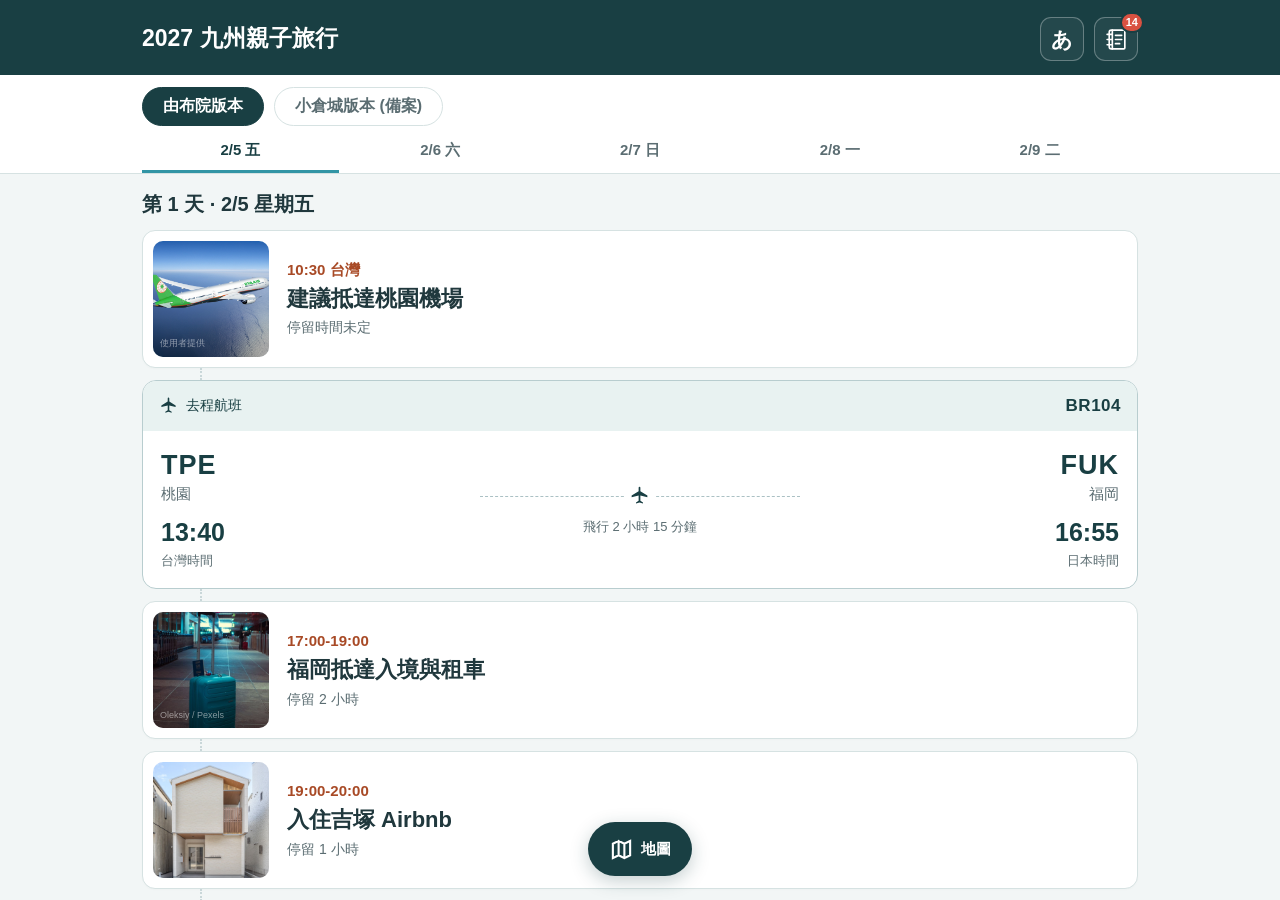
==== commit 657b3f4d: "Add travel Japanese cards and full-page itinerary details Each itinerary detail is now a full page w" ====
--- a/index.html
+++ b/index.html
@@ -49,8 +49,17 @@
 .sheet-overview{align-items:flex-start}.sheet-overview>.photo{flex-shrink:0;aspect-ratio:1}.sheet-divider{border:0;border-top:1px solid var(--line);margin:20px 0}.sheet-top-meta{font-size:16px}.sheet-top-meta>div:last-child{margin-bottom:0}.detail-media{margin:0}.detail-media-group+.detail-media-group{margin-top:12px}.detail-main-photo .photo{width:100%;aspect-ratio:1}.detail-photo-grid{grid-template-columns:repeat(2,minmax(0,1fr));gap:8px;margin:0}.detail-photo-grid .lodging-photo,.detail-photo-grid .lodging-photo:first-child{aspect-ratio:1;grid-column:auto}.sheet-info{font-size:16px;margin-top:24px}.sheet-info>div{margin:0 0 20px}.sheet-info dt{font-size:14px;color:var(--muted);margin-bottom:3px}.sheet-info dd{font-weight:500;line-height:1.65;white-space:pre-wrap;overflow-wrap:anywhere}.detail-media>.sheet-flight-ticket{margin-bottom:0}
 .dining-card{border:1px solid var(--line);border-radius:14px;background:white;overflow:hidden;margin:0 0 14px}.dining-card-summary{display:flex;gap:14px;align-items:center;padding:10px;cursor:pointer;list-style:none}.dining-card-summary::-webkit-details-marker{display:none}.dining-card-summary::marker{content:""}.dining-thumb{width:90px;flex-basis:90px}.dining-card-copy{flex:1;min-width:0}.dining-card-name{display:block;font-size:20px;font-weight:700;line-height:1.4}.dining-card-cuisine{display:block;font-size:14px;color:var(--muted);margin-top:6px}.dining-chevron{width:9px;height:9px;border-right:2px solid var(--muted);border-bottom:2px solid var(--muted);transform:rotate(45deg);margin:0 10px 5px 0;flex-shrink:0}.dining-card[open] .dining-chevron{transform:rotate(225deg);margin-bottom:0}.dining-expanded{padding:18px 12px 8px;border-top:1px solid var(--line);cursor:pointer}.dining-label{font-size:14px;color:var(--muted);margin:0 0 6px}.dining-photo-group+.dining-photo-group{margin-top:16px}.dining-collapse-hint{font-size:13px;color:var(--muted);margin:12px 0 4px;text-align:center}.dining-expanded .sheet-info{margin-top:22px}
 .add-place-fab.trip-map-fab{left:50%;right:auto;transform:translateX(-50%);display:flex;align-items:center;justify-content:center;gap:8px;width:auto;min-width:104px;height:54px;padding:0 18px;border-radius:999px;text-decoration:none;font-size:15px;font-weight:600}.trip-map-fab>svg{width:23px;height:23px}.add-place-fab.trip-map-fab:active{transform:translateX(-50%) scale(.96)}
-</style><script defer src="trip-data.js?v=20261125-day4-lunch"></script><script defer src="trip-core.js?v=20261125-day4-rest"></script><script defer src="app.js?v=20261125-day1-location"></script><script defer src="sheet-gestures.js?v=20261123"></script></head><body>
-<header><div class="wrap header-row"><div><h1>2027 九州親子旅行</h1></div><button id="open-notes" class="notebook-button" type="button" aria-label="開啟出發前筆記"><svg viewBox="0 0 24 24" aria-hidden="true"><path d="M7 3h12a1 1 0 0 1 1 1v16a1 1 0 0 1-1 1H7a2 2 0 0 1-2-2V5a2 2 0 0 1 2-2Z"/><path d="M8 3v18M3 7h4M3 12h4M3 17h4M11 8h6M11 12h6M11 16h4"/></svg><span id="todo-badge" class="todo-badge" hidden></span></button></div></header>
+/* Itinerary detail as a full page; the back button and the phone's back gesture return to the list. */
+.header-actions{display:flex;align-items:center;gap:10px;flex-shrink:0}.jp-entry{text-decoration:none;font-size:21px;font-weight:600;line-height:1}
+.detail-page{position:fixed;inset:0;width:100%;max-width:100%;height:100%;max-height:100%;margin:0;padding:0;border:0;border-radius:0;background:#fff;overflow:hidden}.detail-page[open]{display:flex;flex-direction:column;animation:page-enter .2s ease-out}.detail-page::backdrop{background:transparent}
+.page-bar{flex-shrink:0;display:flex;align-items:center;gap:4px;padding:calc(6px + env(safe-area-inset-top)) max(14px,calc(50% - 352px)) 6px max(4px,calc(50% - 362px));border-bottom:1px solid var(--line);background:#fff}.page-bar h2{margin:0;min-width:0;font-size:20px;line-height:1.35;overflow-wrap:anywhere}
+.page-back{flex:0 0 44px;display:grid;place-items:center;width:44px;height:44px;padding:0;border:0;border-radius:50%;background:transparent;color:var(--ink)}.page-back svg{width:26px;height:26px;fill:none;stroke:currentColor;stroke-width:2;stroke-linecap:round;stroke-linejoin:round}.page-back:hover{background:#f2f6f6}.page-back:focus-visible{outline:none;background:#e8f2f1}
+.detail-page>.sheet-body{flex:1;min-height:0;overflow-y:auto;overscroll-behavior:contain;padding:20px max(18px,calc(50% - 340px)) calc(32px + env(safe-area-inset-bottom))}
+@keyframes page-enter{from{transform:translateX(28px);opacity:.5}to{transform:none;opacity:1}}
+@media(prefers-reduced-motion:reduce){.detail-page[open]{animation:none}}
+@media print{.jp-entry{display:none}}
+</style><link rel="stylesheet" href="japanese/jp.css?v=20261126-japanese"><script defer src="trip-data.js?v=20261125-day4-lunch"></script><script defer src="trip-core.js?v=20261125-day4-rest"></script><script defer src="japanese/phrases.js?v=20261126-japanese"></script><script defer src="japanese/jp-core.js?v=20261126-japanese"></script><script defer src="dialog-history.js?v=20261126-japanese"></script><script defer src="japanese/jp-ui.js?v=20261126-japanese"></script><script defer src="app.js?v=20261126-detail-page"></script><script defer src="sheet-gestures.js?v=20261123"></script></head><body>
+<header><div class="wrap header-row"><div><h1>2027 九州親子旅行</h1></div><div class="header-actions"><a id="open-japanese" class="notebook-button jp-entry" href="japanese/" aria-label="開啟旅途日文" title="旅途日文"><span lang="ja" aria-hidden="true">あ</span></a><button id="open-notes" class="notebook-button" type="button" aria-label="開啟出發前筆記"><svg viewBox="0 0 24 24" aria-hidden="true"><path d="M7 3h12a1 1 0 0 1 1 1v16a1 1 0 0 1-1 1H7a2 2 0 0 1-2-2V5a2 2 0 0 1 2-2Z"/><path d="M8 3v18M3 7h4M3 12h4M3 17h4M11 8h6M11 12h6M11 16h4"/></svg><span id="todo-badge" class="todo-badge" hidden></span></button></div></div></header>
 <div class="navigation"><div class="wrap"><nav id="days" aria-label="切換每日行程"></nav></div></div>
 <div id="page-scroll"><main class="wrap"><section id="itinerary" aria-label="當日行程"></section><div class="status-line"><span id="message" role="status"></span><button id="undo" class="plain" hidden>復原上一步</button></div><p id="storage-warning" role="status" class="muted"></p>
 <section class="panel" id="collection" hidden><div class="panel-head"><h2>待安排 <span id="pending-count"></span></h2></div><p class="muted">把 Google 地圖的地點分享連結收在這裡，想好後再排成主行程或備選。</p><div id="places" class="place-grid"></div><div id="scheduled-count" class="scheduled-count"></div></section>
@@ -59,7 +68,7 @@
 <button id="add-place" hidden class="add-place-fab" type="button" aria-label="收藏新地點"><svg viewBox="0 0 24 24" aria-hidden="true"><path d="M12 5v14M5 12h14"/></svg></button>
 <dialog id="notes-sheet" class="bottom-sheet" aria-labelledby="notes-title"><div class="sheet-header"><div class="sheet-handle" aria-hidden="true"></div><div class="dialog-head"><h2 id="notes-title">出發前筆記</h2><button type="button" class="sheet-close" data-close="notes-sheet" aria-label="關閉出發前筆記"><svg viewBox="0 0 24 24" aria-hidden="true"><path d="m6 6 12 12M18 6 6 18"/></svg></button></div></div><div class="sheet-body notes-body"><div class="notes-toolbar"><div class="notes-tabs" role="group" aria-label="筆記分類"><button type="button" id="notes-active" aria-pressed="true">筆記 <span id="notes-active-count"></span></button><button type="button" id="notes-archived" aria-pressed="false">已封存 <span id="notes-archived-count"></span></button></div><button type="button" class="primary add-note" id="add-note">＋ 新增</button></div><p class="notes-hint" id="notes-hint">右滑編輯・左滑封存。</p><div id="note-list" class="note-list" aria-label="筆記清單"></div></div></dialog>
 <dialog id="note-editor" class="bottom-sheet" aria-labelledby="note-editor-title"><form id="note-form" class="note-editor-form"><div class="sheet-header"><div class="sheet-handle" aria-hidden="true"></div><div class="dialog-head"><h2 id="note-editor-title">新增筆記</h2><button type="button" class="sheet-close" data-close="note-editor" aria-label="關閉筆記編輯"><svg viewBox="0 0 24 24" aria-hidden="true"><path d="m6 6 12 12M18 6 6 18"/></svg></button></div></div><div class="sheet-body"><label class="field">標題<input id="note-title" required maxlength="180" placeholder="例如：想買的伴手禮"></label><label class="field">內容<textarea id="note-body" maxlength="8000" placeholder="想記下的事情，都可以寫在這裡。"></textarea></label><p id="note-error" class="form-error" role="alert"></p></div><div class="sheet-actions"><button type="submit" class="primary">儲存筆記</button></div></form></dialog>
-<dialog id="slot-sheet" class="bottom-sheet" aria-labelledby="slot-sheet-title"><div class="sheet-header"><div class="sheet-handle" aria-hidden="true"></div><div class="dialog-head"><h2 id="slot-sheet-title"></h2><button type="button" class="sheet-close" data-close="slot-sheet" aria-label="關閉行程詳情"><svg viewBox="0 0 24 24" aria-hidden="true"><path d="m6 6 12 12M18 6 6 18"/></svg></button></div></div><div id="slot-sheet-body" class="sheet-body"></div><div id="slot-sheet-actions" hidden class="sheet-actions"></div></dialog>
+<dialog id="slot-sheet" class="detail-page" aria-labelledby="slot-sheet-title"><div class="page-bar"><button type="button" class="page-back" data-close="slot-sheet" aria-label="返回行程列表"><svg viewBox="0 0 24 24" aria-hidden="true"><path d="M15 5 8 12l7 7"/></svg></button><h2 id="slot-sheet-title"></h2></div><div id="slot-sheet-body" class="sheet-body"></div><div id="slot-sheet-actions" hidden class="sheet-actions"></div></dialog>
 <dialog id="place-dialog"><form id="place-form"><div class="dialog-head"><h2 id="place-dialog-title">收藏新地點</h2><button type="button" class="plain" data-close="place-dialog">關閉</button></div><label class="field">Google 地圖分享連結<input id="place-url" type="url" required maxlength="8192" placeholder="https://maps.app.goo.gl/…"></label><label class="field">地點名稱<input id="place-title" maxlength="180" placeholder="例如：想吃的拉麵店"></label><label class="field">備註<textarea id="place-note" maxlength="8000" placeholder="想吃什麼、要注意的事，或先當作備選"></textarea></label><p class="muted">短連結可能無法帶出名稱，可以自行填寫。收藏不需要登入 Google 或提供 API 金鑰。</p><p id="place-error" class="form-error" role="alert"></p><div class="form-actions"><button class="primary" type="submit">存入待安排</button></div></form></dialog>
 <dialog id="schedule-dialog"><form id="schedule-form"><div class="dialog-head"><h2 id="schedule-title">排入行程</h2><button type="button" class="plain" data-close="schedule-dialog">關閉</button></div><label class="field">日期<select id="schedule-day"></select></label><label class="field">安排方式<select id="schedule-mode"><option value="main">主行程</option><option value="alternative">某段行程的備選</option></select></label><label class="field" id="schedule-time-field">時間（日本時間；台灣時段請加註）<input id="schedule-time" maxlength="80" placeholder="例如：12:00–13:00；未決定可留白"></label><label class="field"><span id="schedule-position-label">接在哪一段之後</span><select id="schedule-position"></select></label><p id="schedule-error" class="form-error" role="alert"></p><div class="form-actions"><button type="submit" class="primary">確認安排</button></div></form></dialog>
 <dialog id="edit-dialog"><form id="edit-form"><div class="dialog-head"><h2>編輯行程</h2><button type="button" class="plain" data-close="edit-dialog">關閉</button></div><label class="field">行程名稱<input id="edit-title" required maxlength="180"></label><label class="field">日期<select id="edit-day"></select></label><label class="field" id="edit-time-field">時間<input id="edit-time" maxlength="80"></label><fieldset id="edit-flight-fields" hidden><legend>航班資訊（各地時間）</legend><label class="field">航班編號<input id="edit-flight-number" maxlength="20"></label><div class="flight-edit-times"><label class="field"><span id="edit-flight-from-label">出發時間</span><input type="time" id="edit-flight-from"></label><label class="field"><span id="edit-flight-to-label">抵達時間</span><input type="time" id="edit-flight-to"></label></div></fieldset><label class="field" id="edit-kind-field">行程類型<select id="edit-kind"><option value="activity">一般行程</option><option value="transport">交通／車程</option></select></label><label class="field">Google 地圖連結<input id="edit-url" type="url" maxlength="8192"></label><label class="field">備註<textarea id="edit-note" maxlength="8000"></textarea></label><p class="muted">起訖時間會自動換算停留時間；改日期會移到該日最後一段。</p><p id="edit-error" class="form-error" role="alert"></p><div class="form-actions"><button type="submit" class="primary">儲存修改</button></div></form></dialog>
--- a/japanese/jp.css
+++ b/japanese/jp.css
@@ -0,0 +1,55 @@
+/* Travel-Japanese cards, shared by the itinerary detail page and japanese/index.html. */
+.jp-sheet .sheet-body{padding-bottom:calc(28px + env(safe-area-inset-bottom))}
+[lang="ja"]{font-family:"Hiragino Sans","Hiragino Kaku Gothic ProN","Noto Sans JP","Yu Gothic",-apple-system,BlinkMacSystemFont,sans-serif}
+.jp-ja{display:block;font-size:24px;line-height:1.95;font-weight:600;color:#17353b;overflow-wrap:anywhere}
+.jp-ja rt{font-size:11px;font-weight:500;color:#5b6d72;letter-spacing:0}
+.jp-ro{display:block;font-size:15px;line-height:1.5;color:#2f5a61;overflow-wrap:anywhere}
+.jp-zh{display:block;margin-top:2px;font-size:14px;line-height:1.55;color:#5b6d72}
+.jp-intro{margin:0 0 4px;padding:11px 13px;border-radius:10px;background:#f2f6f6;font-size:15px;line-height:1.65}
+.jp-tips{margin:12px 0 0;padding-left:20px;font-size:15px;line-height:1.7}
+.jp-section{margin-top:24px}.jp-section:first-child{margin-top:0}
+.jp-section>h3{margin:0 0 4px;font-size:15px;font-weight:700;color:#a84a26;letter-spacing:.5px}
+.jp-phrase{padding:14px 0;border-bottom:1px solid #e1eaea}.jp-section>.jp-phrase:last-child{border-bottom:0}
+.jp-tools{display:flex;flex-wrap:wrap;gap:8px;margin-top:9px}
+.jp-tool{display:inline-flex;align-items:center;gap:5px;min-height:36px;padding:5px 12px 5px 9px;border:1px solid #cfdddd;border-radius:999px;background:#fff;color:#193f43;font-size:14px;font-weight:600;line-height:1.2}
+.jp-tool svg{width:19px;height:19px;flex-shrink:0;fill:none;stroke:currentColor;stroke-width:1.7;stroke-linecap:round;stroke-linejoin:round}
+.jp-tool:active{background:#eaf2f2}
+.jp-replies{margin-top:12px;padding-left:13px;border-left:3px solid #d7e6e7}
+.jp-reply-label{margin:0;font-size:13px;font-weight:600;color:#5b6d72}
+.jp-reply{padding:6px 0 4px;border-bottom:0}.jp-ja-reply{font-size:20px}
+.jp-words{display:flex;flex-direction:column}
+.jp-word{display:flex;align-items:center;gap:10px;padding:11px 0;border-bottom:1px solid #e1eaea}.jp-word:last-child{border-bottom:0}
+.jp-word-copy{flex:1;min-width:0}.jp-ja-word{font-size:20px;line-height:1.9}
+.jp-word-play{flex-shrink:0;width:40px;height:40px;padding:0;justify-content:center}
+.jp-tag{flex-shrink:0;padding:3px 9px;border-radius:999px;font-size:13px;font-weight:700;white-space:nowrap}
+.jp-tag.is-no{background:#fbe4df;color:#a13c29}.jp-tag.is-ask{background:#fff1cf;color:#7d5300}.jp-tag.is-ok{background:#e1f1e4;color:#2c6a38}.jp-tag.is-unset{background:#eceff0;color:#5b6d72}
+.jp-diet{padding:15px 15px 13px;border:1px solid #ead2bb;border-radius:14px;background:#fff7ef}
+.jp-diet>h3{color:#8b5029}
+.jp-diet-actions{display:flex;flex-wrap:wrap;gap:9px;margin:8px 0 4px}
+.jp-diet-show{display:inline-flex;align-items:center;gap:7px;min-height:42px;border-radius:999px;padding:8px 16px 8px 13px}
+.jp-diet-show svg{width:19px;height:19px;fill:none;stroke:currentColor;stroke-width:1.8;stroke-linecap:round;stroke-linejoin:round}
+.jp-diet .jp-phrase{border-bottom-color:#efdcca}.jp-diet .jp-ja{font-size:20px;line-height:1.95}
+.jp-settings{display:grid;grid-template-columns:repeat(2,minmax(0,1fr));gap:10px;margin-top:12px}
+.jp-setting{display:flex;flex-direction:column;gap:3px;font-size:13px;font-weight:600;color:#715033}
+.jp-setting select{margin-top:0;padding:7px 9px;font-size:16px;border-color:#dec3a8}
+.jp-hint{margin:10px 0 0;font-size:13px;line-height:1.55;color:#715033}
+/* Chips in the itinerary detail page. */
+.jp-slot{margin-top:18px}.jp-slot-title{margin:0 0 8px;font-size:14px;font-weight:600;color:#5b6d72}
+.jp-chips{display:flex;flex-wrap:wrap;gap:8px}
+.jp-chip{display:inline-flex;align-items:center;gap:8px;min-height:42px;padding:5px 15px 5px 6px;border:1px solid #b9d3d5;border-radius:999px;background:#f3f8f8;color:#193f43;font-size:15px;font-weight:650;line-height:1.2}
+.jp-chip:active{background:#e3eeee}
+.jp-chip-mark{display:grid;place-items:center;width:30px;height:30px;border-radius:50%;background:#193f43;color:#fff;font-size:15px;font-weight:600}
+/* Full-screen "show the staff" view. */
+.jp-show{position:fixed;inset:0;width:100%;max-width:100%;height:100%;max-height:100%;margin:0;padding:0;border:0;border-radius:0;background:#fff;color:#17353b;overflow:hidden}
+.jp-show[open]{display:flex;flex-direction:column}
+.jp-show::backdrop{background:#fff}
+.jp-show-bar{flex-shrink:0;display:flex;justify-content:space-between;align-items:center;gap:12px;padding:calc(8px + env(safe-area-inset-top)) 12px 8px 16px;border-bottom:1px solid #e1eaea}
+.jp-show-body{flex:1;min-height:0;overflow-y:auto;padding:22px max(20px,calc(50% - 360px)) calc(32px + env(safe-area-inset-bottom))}
+.jp-show-lines{display:flex;flex-direction:column;gap:22px;min-height:100%;justify-content:center}
+.jp-show-lines.is-many{justify-content:flex-start;gap:16px}
+.jp-show-line{padding-bottom:16px;border-bottom:1px solid #e1eaea}.jp-show-line:last-child{border-bottom:0}
+.jp-ja-show{font-size:34px;line-height:1.85;font-weight:700}.jp-ja-show rt{font-size:13px}
+.is-many .jp-ja-show{font-size:25px;line-height:1.9}.is-many .jp-ja-show rt{font-size:11px}
+.jp-show .jp-ro{font-size:17px}.jp-show .jp-zh{font-size:15px}
+.jp-toast{position:fixed;left:50%;bottom:calc(24px + env(safe-area-inset-bottom));transform:translateX(-50%);z-index:20;width:max-content;max-width:calc(100vw - 32px);padding:10px 16px;border-radius:12px;background:#193f43;color:#fff;font-size:14px;line-height:1.5;box-shadow:0 6px 20px #0003}
+@media(max-width:640px){.jp-ja{font-size:22px}.jp-ja-show{font-size:30px}.is-many .jp-ja-show{font-size:23px}.jp-settings{grid-template-columns:1fr 1fr}}
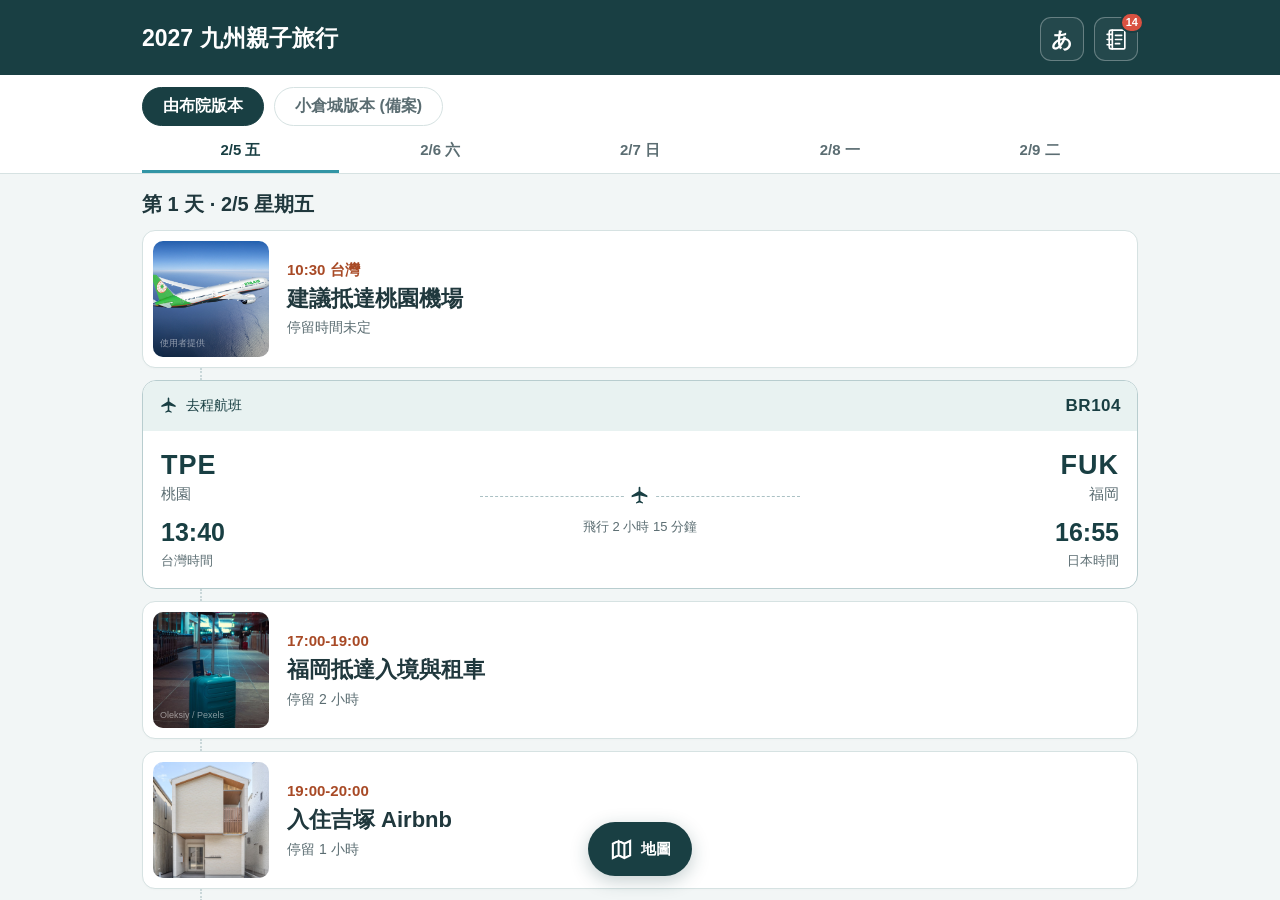
==== commit 248e05a8: "Align romaji under each word group and add display settings Phrases now follow the lyric-style layou" ====
--- a/index.html
+++ b/index.html
@@ -58,7 +58,7 @@
 @keyframes page-enter{from{transform:translateX(28px);opacity:.5}to{transform:none;opacity:1}}
 @media(prefers-reduced-motion:reduce){.detail-page[open]{animation:none}}
 @media print{.jp-entry{display:none}}
-</style><link rel="stylesheet" href="japanese/jp.css?v=20261126-japanese"><script defer src="trip-data.js?v=20261125-day4-lunch"></script><script defer src="trip-core.js?v=20261125-day4-rest"></script><script defer src="japanese/phrases.js?v=20261126-japanese"></script><script defer src="japanese/jp-core.js?v=20261126-japanese"></script><script defer src="dialog-history.js?v=20261126-japanese"></script><script defer src="japanese/jp-ui.js?v=20261126-japanese"></script><script defer src="app.js?v=20261126-detail-page"></script><script defer src="sheet-gestures.js?v=20261123"></script></head><body>
+</style><link rel="stylesheet" href="japanese/jp.css?v=20261126-layout"><script defer src="trip-data.js?v=20261125-day4-lunch"></script><script defer src="trip-core.js?v=20261125-day4-rest"></script><script defer src="japanese/phrases.js?v=20261126-layout"></script><script defer src="japanese/jp-core.js?v=20261126-layout"></script><script defer src="dialog-history.js?v=20261126-japanese"></script><script defer src="japanese/jp-ui.js?v=20261126-layout"></script><script defer src="app.js?v=20261126-detail-page"></script><script defer src="sheet-gestures.js?v=20261123"></script></head><body>
 <header><div class="wrap header-row"><div><h1>2027 九州親子旅行</h1></div><div class="header-actions"><a id="open-japanese" class="notebook-button jp-entry" href="japanese/" aria-label="開啟旅途日文" title="旅途日文"><span lang="ja" aria-hidden="true">あ</span></a><button id="open-notes" class="notebook-button" type="button" aria-label="開啟出發前筆記"><svg viewBox="0 0 24 24" aria-hidden="true"><path d="M7 3h12a1 1 0 0 1 1 1v16a1 1 0 0 1-1 1H7a2 2 0 0 1-2-2V5a2 2 0 0 1 2-2Z"/><path d="M8 3v18M3 7h4M3 12h4M3 17h4M11 8h6M11 12h6M11 16h4"/></svg><span id="todo-badge" class="todo-badge" hidden></span></button></div></div></header>
 <div class="navigation"><div class="wrap"><nav id="days" aria-label="切換每日行程"></nav></div></div>
 <div id="page-scroll"><main class="wrap"><section id="itinerary" aria-label="當日行程"></section><div class="status-line"><span id="message" role="status"></span><button id="undo" class="plain" hidden>復原上一步</button></div><p id="storage-warning" role="status" class="muted"></p>
--- a/japanese/jp.css
+++ b/japanese/jp.css
@@ -1,38 +1,56 @@
 /* Travel-Japanese cards, shared by the itinerary detail page and japanese/index.html. */
 .jp-sheet .sheet-body{padding-bottom:calc(28px + env(safe-area-inset-bottom))}
 [lang="ja"]{font-family:"Hiragino Sans","Hiragino Kaku Gothic ProN","Noto Sans JP","Yu Gothic",-apple-system,BlinkMacSystemFont,sans-serif}
-.jp-ja{display:block;font-size:24px;line-height:1.95;font-weight:600;color:#17353b;overflow-wrap:anywhere}
-.jp-ja rt{font-size:11px;font-weight:500;color:#5b6d72;letter-spacing:0}
-.jp-ro{display:block;font-size:15px;line-height:1.5;color:#2f5a61;overflow-wrap:anywhere}
-.jp-zh{display:block;margin-top:2px;font-size:14px;line-height:1.55;color:#5b6d72}
+/* One phrase: furigana above each word group, romaji under it, Chinese centred below. */
+.jp-phrase{padding:18px 0;border-bottom:1px solid #e1eaea;text-align:center}.jp-section>.jp-phrase:last-child{border-bottom:0}
+.jp-line{display:flex;flex-wrap:wrap;justify-content:center;align-items:baseline;column-gap:12px;row-gap:6px}
+.jp-chunk{display:inline-flex;flex-direction:column;align-items:center;min-width:0}
+.jp-chunk-ja{font-size:24px;line-height:1.95;font-weight:600;color:#17353b;white-space:nowrap}
+.jp-chunk-ja rt{font-size:11px;font-weight:500;color:#5b6d72;letter-spacing:0}
+.jp-chunk-ro{font-size:14px;line-height:1.35;color:#2f5a61;white-space:nowrap}
+.jp-zh{display:block;margin-top:9px;font-size:14px;line-height:1.55;color:#5b6d72}
+html[data-jp-furigana="off"] ruby rt{display:none}
+html[data-jp-romaji="off"] .jp-chunk-ro{display:none}
+html[data-jp-chinese="off"] .jp-zh{display:none}
 .jp-intro{margin:0 0 4px;padding:11px 13px;border-radius:10px;background:#f2f6f6;font-size:15px;line-height:1.65}
 .jp-tips{margin:12px 0 0;padding-left:20px;font-size:15px;line-height:1.7}
-.jp-section{margin-top:24px}.jp-section:first-child{margin-top:0}
-.jp-section>h3{margin:0 0 4px;font-size:15px;font-weight:700;color:#a84a26;letter-spacing:.5px}
-.jp-phrase{padding:14px 0;border-bottom:1px solid #e1eaea}.jp-section>.jp-phrase:last-child{border-bottom:0}
-.jp-tools{display:flex;flex-wrap:wrap;gap:8px;margin-top:9px}
+.jp-section{margin-top:26px}.jp-section:first-child{margin-top:0}
+.jp-section>h3{margin:0;font-size:15px;font-weight:700;color:#a84a26;letter-spacing:.5px;text-align:center}
+.jp-tools{display:flex;flex-wrap:wrap;justify-content:center;gap:8px;margin-top:12px}
 .jp-tool{display:inline-flex;align-items:center;gap:5px;min-height:36px;padding:5px 12px 5px 9px;border:1px solid #cfdddd;border-radius:999px;background:#fff;color:#193f43;font-size:14px;font-weight:600;line-height:1.2}
 .jp-tool svg{width:19px;height:19px;flex-shrink:0;fill:none;stroke:currentColor;stroke-width:1.7;stroke-linecap:round;stroke-linejoin:round}
 .jp-tool:active{background:#eaf2f2}
-.jp-replies{margin-top:12px;padding-left:13px;border-left:3px solid #d7e6e7}
+.jp-replies{margin:14px auto 0;max-width:560px;padding:8px 12px 2px;border-radius:14px;background:#f4f8f8}
 .jp-reply-label{margin:0;font-size:13px;font-weight:600;color:#5b6d72}
-.jp-reply{padding:6px 0 4px;border-bottom:0}.jp-ja-reply{font-size:20px}
-.jp-words{display:flex;flex-direction:column}
-.jp-word{display:flex;align-items:center;gap:10px;padding:11px 0;border-bottom:1px solid #e1eaea}.jp-word:last-child{border-bottom:0}
-.jp-word-copy{flex:1;min-width:0}.jp-ja-word{font-size:20px;line-height:1.9}
-.jp-word-play{flex-shrink:0;width:40px;height:40px;padding:0;justify-content:center}
-.jp-tag{flex-shrink:0;padding:3px 9px;border-radius:999px;font-size:13px;font-weight:700;white-space:nowrap}
+.jp-reply{padding:6px 0 10px;border-bottom:0}.jp-reply+.jp-reply{border-top:1px solid #e1eaea;padding-top:12px}.jp-reply .jp-chunk-ja{font-size:20px}
+.jp-word{padding:14px 0}.jp-word .jp-chunk-ja{font-size:21px}
+.jp-word-foot{display:flex;justify-content:center;align-items:center;gap:10px;margin-top:10px}
+.jp-tag{padding:4px 11px;border-radius:999px;font-size:13px;font-weight:700;white-space:nowrap}
 .jp-tag.is-no{background:#fbe4df;color:#a13c29}.jp-tag.is-ask{background:#fff1cf;color:#7d5300}.jp-tag.is-ok{background:#e1f1e4;color:#2c6a38}.jp-tag.is-unset{background:#eceff0;color:#5b6d72}
-.jp-diet{padding:15px 15px 13px;border:1px solid #ead2bb;border-radius:14px;background:#fff7ef}
+.jp-diet{padding:16px 14px 14px;border:1px solid #ead2bb;border-radius:14px;background:#fff7ef}
 .jp-diet>h3{color:#8b5029}
-.jp-diet-actions{display:flex;flex-wrap:wrap;gap:9px;margin:8px 0 4px}
+.jp-diet-actions{display:flex;flex-wrap:wrap;justify-content:center;gap:9px;margin:10px 0 2px}
 .jp-diet-show{display:inline-flex;align-items:center;gap:7px;min-height:42px;border-radius:999px;padding:8px 16px 8px 13px}
 .jp-diet-show svg{width:19px;height:19px;fill:none;stroke:currentColor;stroke-width:1.8;stroke-linecap:round;stroke-linejoin:round}
-.jp-diet .jp-phrase{border-bottom-color:#efdcca}.jp-diet .jp-ja{font-size:20px;line-height:1.95}
+.jp-diet .jp-phrase{border-bottom-color:#efdcca}.jp-diet .jp-chunk-ja{font-size:20px}
 .jp-settings{display:grid;grid-template-columns:repeat(2,minmax(0,1fr));gap:10px;margin-top:12px}
 .jp-setting{display:flex;flex-direction:column;gap:3px;font-size:13px;font-weight:600;color:#715033}
 .jp-setting select{margin-top:0;padding:7px 9px;font-size:16px;border-color:#dec3a8}
 .jp-hint{margin:10px 0 0;font-size:13px;line-height:1.55;color:#715033}
+.jp-head-actions{display:flex;align-items:center;gap:4px;flex-shrink:0}
+.jp-gear svg{width:22px;height:22px;fill:none;stroke:currentColor;stroke-width:1.7;stroke-linecap:round;stroke-linejoin:round}
+/* Display settings sheet. */
+.jp-display-sheet{height:auto;max-height:88dvh}
+.jp-display-sample{margin:-4px 0 6px;padding:14px 12px;border:0;border-radius:14px;background:#f4f8f8}
+.jp-switches{display:flex;flex-direction:column}
+.jp-switch-row{display:flex;align-items:center;gap:14px;padding:14px 0;border-bottom:1px solid #e1eaea}
+.jp-switch-icon{flex:0 0 36px;display:grid;place-items:center;height:36px;border-radius:10px;background:#e8f2f1;color:#193f43;font-size:13px;font-weight:800;letter-spacing:.3px}
+.jp-switch-icon [lang="ja"]{font-size:18px;font-weight:600}
+.jp-switch-copy{flex:1;min-width:0;display:flex;flex-direction:column}.jp-switch-label{font-size:17px;font-weight:650}.jp-switch-hint{font-size:13px;color:#5b6d72}
+.jp-switch{position:relative;flex:0 0 52px;width:52px;height:32px;padding:0;border:0;border-radius:999px;background:#c9d6d7;transition:background .15s}
+.jp-switch>span{position:absolute;top:3px;left:3px;width:26px;height:26px;border-radius:50%;background:#fff;box-shadow:0 1px 3px #0003;transition:transform .15s}
+.jp-switch[aria-checked="true"]{background:#193f43}.jp-switch[aria-checked="true"]>span{transform:translateX(20px)}
+@media(prefers-reduced-motion:reduce){.jp-switch,.jp-switch>span{transition:none}}
 /* Chips in the itinerary detail page. */
 .jp-slot{margin-top:18px}.jp-slot-title{margin:0 0 8px;font-size:14px;font-weight:600;color:#5b6d72}
 .jp-chips{display:flex;flex-wrap:wrap;gap:8px}
@@ -44,12 +62,12 @@
 .jp-show[open]{display:flex;flex-direction:column}
 .jp-show::backdrop{background:#fff}
 .jp-show-bar{flex-shrink:0;display:flex;justify-content:space-between;align-items:center;gap:12px;padding:calc(8px + env(safe-area-inset-top)) 12px 8px 16px;border-bottom:1px solid #e1eaea}
-.jp-show-body{flex:1;min-height:0;overflow-y:auto;padding:22px max(20px,calc(50% - 360px)) calc(32px + env(safe-area-inset-bottom))}
-.jp-show-lines{display:flex;flex-direction:column;gap:22px;min-height:100%;justify-content:center}
-.jp-show-lines.is-many{justify-content:flex-start;gap:16px}
-.jp-show-line{padding-bottom:16px;border-bottom:1px solid #e1eaea}.jp-show-line:last-child{border-bottom:0}
-.jp-ja-show{font-size:34px;line-height:1.85;font-weight:700}.jp-ja-show rt{font-size:13px}
-.is-many .jp-ja-show{font-size:25px;line-height:1.9}.is-many .jp-ja-show rt{font-size:11px}
-.jp-show .jp-ro{font-size:17px}.jp-show .jp-zh{font-size:15px}
+.jp-show-body{flex:1;min-height:0;overflow-y:auto;padding:22px max(16px,calc(50% - 380px)) calc(32px + env(safe-area-inset-bottom))}
+.jp-show-lines{display:flex;flex-direction:column;gap:18px;min-height:100%;justify-content:center;text-align:center}
+.jp-show-lines.is-many{justify-content:flex-start;gap:6px}
+.jp-show-line{padding-bottom:18px;border-bottom:1px solid #e1eaea}.jp-show-line:last-child{border-bottom:0}
+.jp-show .jp-chunk-ja{font-size:34px;line-height:1.85;font-weight:700;white-space:normal}.jp-show .jp-chunk-ja rt{font-size:13px}
+.jp-show .is-many .jp-chunk-ja{font-size:25px;line-height:1.9}.jp-show .is-many .jp-chunk-ja rt{font-size:11px}
+.jp-show .jp-chunk-ro{font-size:16px}.jp-show .jp-zh{font-size:15px}
 .jp-toast{position:fixed;left:50%;bottom:calc(24px + env(safe-area-inset-bottom));transform:translateX(-50%);z-index:20;width:max-content;max-width:calc(100vw - 32px);padding:10px 16px;border-radius:12px;background:#193f43;color:#fff;font-size:14px;line-height:1.5;box-shadow:0 6px 20px #0003}
-@media(max-width:640px){.jp-ja{font-size:22px}.jp-ja-show{font-size:30px}.is-many .jp-ja-show{font-size:23px}.jp-settings{grid-template-columns:1fr 1fr}}
+@media(max-width:640px){.jp-chunk-ja{font-size:22px}.jp-line{column-gap:10px}.jp-show .jp-chunk-ja{font-size:30px}.jp-show .is-many .jp-chunk-ja{font-size:23px}}
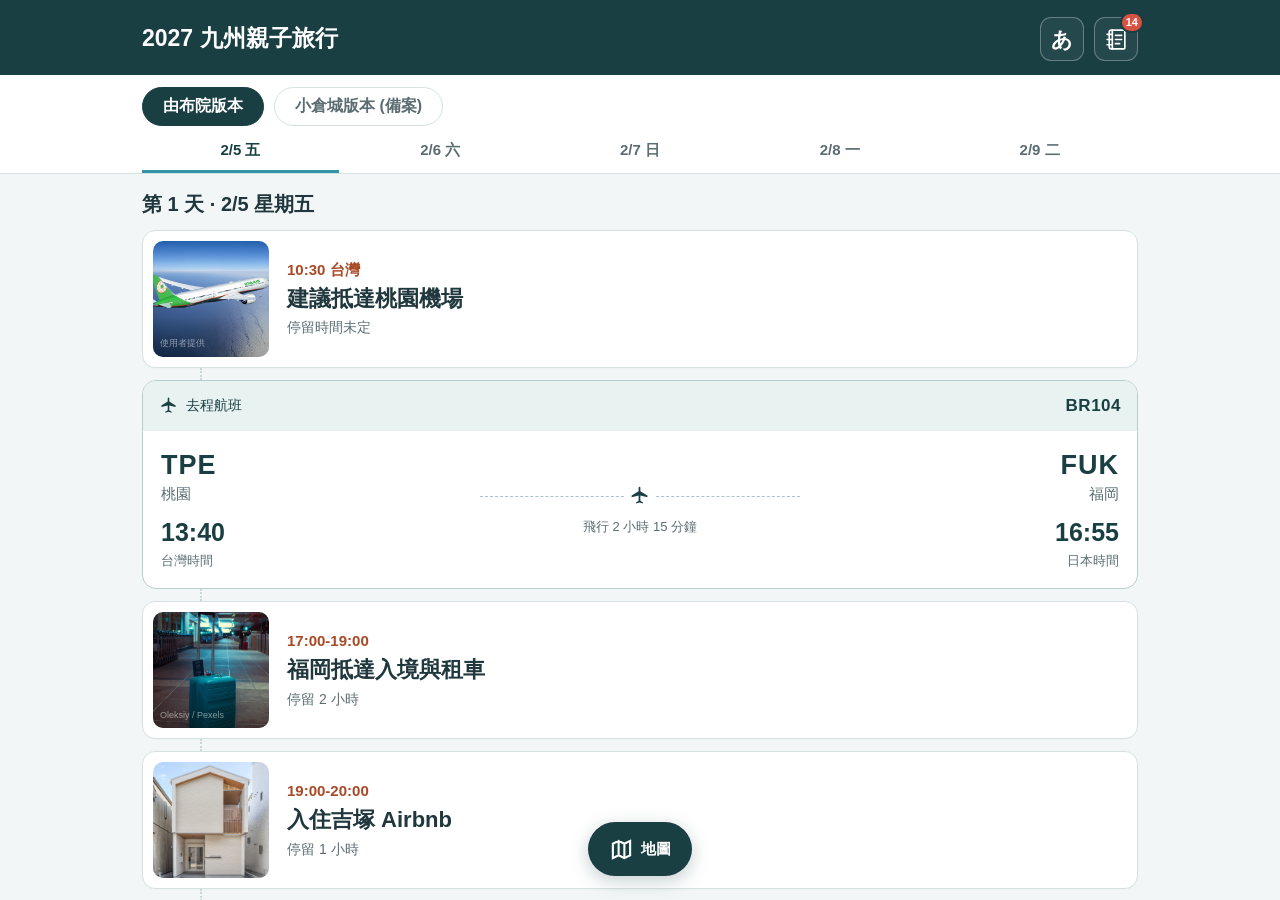
==== commit 46055fd8: "Explain each word group on tap, like the lyric notebook Following summywang/fujiikaze-lyricbook: fur" ====
--- a/index.html
+++ b/index.html
@@ -58,7 +58,7 @@
 @keyframes page-enter{from{transform:translateX(28px);opacity:.5}to{transform:none;opacity:1}}
 @media(prefers-reduced-motion:reduce){.detail-page[open]{animation:none}}
 @media print{.jp-entry{display:none}}
-</style><link rel="stylesheet" href="japanese/jp.css?v=20261126-layout"><script defer src="trip-data.js?v=20261125-day4-lunch"></script><script defer src="trip-core.js?v=20261125-day4-rest"></script><script defer src="japanese/phrases.js?v=20261126-layout"></script><script defer src="japanese/jp-core.js?v=20261126-layout"></script><script defer src="dialog-history.js?v=20261126-japanese"></script><script defer src="japanese/jp-ui.js?v=20261126-layout"></script><script defer src="app.js?v=20261126-detail-page"></script><script defer src="sheet-gestures.js?v=20261123"></script></head><body>
+</style><link rel="stylesheet" href="japanese/jp.css?v=20261126-words"><script defer src="trip-data.js?v=20261125-day4-lunch"></script><script defer src="trip-core.js?v=20261125-day4-rest"></script><script defer src="japanese/phrases.js?v=20261126-words"></script><script defer src="japanese/jp-core.js?v=20261126-words"></script><script defer src="japanese/words.js?v=20261126-words"></script><script defer src="dialog-history.js?v=20261126-japanese"></script><script defer src="japanese/jp-ui.js?v=20261126-words"></script><script defer src="app.js?v=20261126-detail-page"></script><script defer src="sheet-gestures.js?v=20261123"></script></head><body>
 <header><div class="wrap header-row"><div><h1>2027 九州親子旅行</h1></div><div class="header-actions"><a id="open-japanese" class="notebook-button jp-entry" href="japanese/" aria-label="開啟旅途日文" title="旅途日文"><span lang="ja" aria-hidden="true">あ</span></a><button id="open-notes" class="notebook-button" type="button" aria-label="開啟出發前筆記"><svg viewBox="0 0 24 24" aria-hidden="true"><path d="M7 3h12a1 1 0 0 1 1 1v16a1 1 0 0 1-1 1H7a2 2 0 0 1-2-2V5a2 2 0 0 1 2-2Z"/><path d="M8 3v18M3 7h4M3 12h4M3 17h4M11 8h6M11 12h6M11 16h4"/></svg><span id="todo-badge" class="todo-badge" hidden></span></button></div></div></header>
 <div class="navigation"><div class="wrap"><nav id="days" aria-label="切換每日行程"></nav></div></div>
 <div id="page-scroll"><main class="wrap"><section id="itinerary" aria-label="當日行程"></section><div class="status-line"><span id="message" role="status"></span><button id="undo" class="plain" hidden>復原上一步</button></div><p id="storage-warning" role="status" class="muted"></p>
--- a/japanese/jp.css
+++ b/japanese/jp.css
@@ -1,15 +1,21 @@
 /* Travel-Japanese cards, shared by the itinerary detail page and japanese/index.html. */
 .jp-sheet .sheet-body{padding-bottom:calc(28px + env(safe-area-inset-bottom))}
 [lang="ja"]{font-family:"Hiragino Sans","Hiragino Kaku Gothic ProN","Noto Sans JP","Yu Gothic",-apple-system,BlinkMacSystemFont,sans-serif}
-/* One phrase: furigana above each word group, romaji under it, Chinese centred below. */
-.jp-phrase{padding:18px 0;border-bottom:1px solid #e1eaea;text-align:center}.jp-section>.jp-phrase:last-child{border-bottom:0}
-.jp-line{display:flex;flex-wrap:wrap;justify-content:center;align-items:baseline;column-gap:12px;row-gap:6px}
-.jp-chunk{display:inline-flex;flex-direction:column;align-items:center;min-width:0}
-.jp-chunk-ja{font-size:24px;line-height:1.95;font-weight:600;color:#17353b;white-space:nowrap}
-.jp-chunk-ja rt{font-size:11px;font-weight:500;color:#5b6d72;letter-spacing:0}
-.jp-chunk-ro{font-size:14px;line-height:1.35;color:#2f5a61;white-space:nowrap}
-.jp-zh{display:block;margin-top:9px;font-size:14px;line-height:1.55;color:#5b6d72}
-html[data-jp-furigana="off"] ruby rt{display:none}
+/* One phrase, laid out like the user's lyric notebook: a centred block, each word group stacking its furigana
+   above and its romaji right under it, the Chinese centred below. */
+:root{--jp-fg:#17353b;--jp-soft:#5b6d72;--jp-hover:#e3eeee}
+.jp-phrase{padding:16px 0;border-bottom:1px solid #e1eaea;text-align:center}.jp-section>.jp-phrase:last-child{border-bottom:0}
+.jp-line{display:flex;flex-wrap:wrap;justify-content:center;align-items:baseline;column-gap:.12em;row-gap:.6em;margin:0;font-size:clamp(22px,4.6vw,30px);line-height:1.42;font-weight:700;color:var(--jp-fg);overflow-wrap:anywhere}
+.jp-chunk{display:inline-flex;flex-direction:column;align-items:center;padding:0 .04em}
+.jp-chunk-ja{line-height:1.3}
+.jp-chunk-ro{margin-top:1px;font:400 16px/1.35 -apple-system,BlinkMacSystemFont,"PingFang TC",sans-serif;color:var(--jp-soft);white-space:nowrap}
+/* Furigana as plain stacked boxes rather than <ruby>, which Safari makes deeper below the line. */
+.furi{display:inline-block;text-align:center;text-indent:0}
+.furi-rt{display:block;padding-bottom:1px;font:400 16px/1.35 -apple-system,BlinkMacSystemFont,"PingFang TC",sans-serif;color:var(--jp-soft);letter-spacing:0;white-space:nowrap}
+.jp-zh{display:block;margin:7px 0 0;font-size:16px;line-height:1.55;font-weight:400;color:var(--jp-soft)}
+.w{border-radius:4px;cursor:pointer;transition:background-color .15s;-webkit-tap-highlight-color:transparent}
+.w:hover,.w.sel{background:var(--jp-hover)}.w:focus-visible{outline:2px solid #c15d2b;outline-offset:1px}
+html[data-jp-furigana="off"] ruby rt,html[data-jp-furigana="off"] .furi-rt{display:none}
 html[data-jp-romaji="off"] .jp-chunk-ro{display:none}
 html[data-jp-chinese="off"] .jp-zh{display:none}
 .jp-intro{margin:0 0 4px;padding:11px 13px;border-radius:10px;background:#f2f6f6;font-size:15px;line-height:1.65}
@@ -22,8 +28,8 @@
 .jp-tool:active{background:#eaf2f2}
 .jp-replies{margin:14px auto 0;max-width:560px;padding:8px 12px 2px;border-radius:14px;background:#f4f8f8}
 .jp-reply-label{margin:0;font-size:13px;font-weight:600;color:#5b6d72}
-.jp-reply{padding:6px 0 10px;border-bottom:0}.jp-reply+.jp-reply{border-top:1px solid #e1eaea;padding-top:12px}.jp-reply .jp-chunk-ja{font-size:20px}
-.jp-word{padding:14px 0}.jp-word .jp-chunk-ja{font-size:21px}
+.jp-reply{padding:6px 0 10px;border-bottom:0}.jp-reply+.jp-reply{border-top:1px solid #e1eaea;padding-top:12px}
+.jp-word{padding:14px 0}
 .jp-word-foot{display:flex;justify-content:center;align-items:center;gap:10px;margin-top:10px}
 .jp-tag{padding:4px 11px;border-radius:999px;font-size:13px;font-weight:700;white-space:nowrap}
 .jp-tag.is-no{background:#fbe4df;color:#a13c29}.jp-tag.is-ask{background:#fff1cf;color:#7d5300}.jp-tag.is-ok{background:#e1f1e4;color:#2c6a38}.jp-tag.is-unset{background:#eceff0;color:#5b6d72}
@@ -32,7 +38,7 @@
 .jp-diet-actions{display:flex;flex-wrap:wrap;justify-content:center;gap:9px;margin:10px 0 2px}
 .jp-diet-show{display:inline-flex;align-items:center;gap:7px;min-height:42px;border-radius:999px;padding:8px 16px 8px 13px}
 .jp-diet-show svg{width:19px;height:19px;fill:none;stroke:currentColor;stroke-width:1.8;stroke-linecap:round;stroke-linejoin:round}
-.jp-diet .jp-phrase{border-bottom-color:#efdcca}.jp-diet .jp-chunk-ja{font-size:20px}
+.jp-diet .jp-phrase{border-bottom-color:#efdcca}
 .jp-settings{display:grid;grid-template-columns:repeat(2,minmax(0,1fr));gap:10px;margin-top:12px}
 .jp-setting{display:flex;flex-direction:column;gap:3px;font-size:13px;font-weight:600;color:#715033}
 .jp-setting select{margin-top:0;padding:7px 9px;font-size:16px;border-color:#dec3a8}
@@ -66,8 +72,19 @@
 .jp-show-lines{display:flex;flex-direction:column;gap:18px;min-height:100%;justify-content:center;text-align:center}
 .jp-show-lines.is-many{justify-content:flex-start;gap:6px}
 .jp-show-line{padding-bottom:18px;border-bottom:1px solid #e1eaea}.jp-show-line:last-child{border-bottom:0}
-.jp-show .jp-chunk-ja{font-size:34px;line-height:1.85;font-weight:700;white-space:normal}.jp-show .jp-chunk-ja rt{font-size:13px}
-.jp-show .is-many .jp-chunk-ja{font-size:25px;line-height:1.9}.jp-show .is-many .jp-chunk-ja rt{font-size:11px}
-.jp-show .jp-chunk-ro{font-size:16px}.jp-show .jp-zh{font-size:15px}
+.jp-show .jp-line{font-size:clamp(30px,8vw,40px)}.jp-show .is-many .jp-line{font-size:clamp(22px,6vw,30px)}
 .jp-toast{position:fixed;left:50%;bottom:calc(24px + env(safe-area-inset-bottom));transform:translateX(-50%);z-index:20;width:max-content;max-width:calc(100vw - 32px);padding:10px 16px;border-radius:12px;background:#193f43;color:#fff;font-size:14px;line-height:1.5;box-shadow:0 6px 20px #0003}
-@media(max-width:640px){.jp-chunk-ja{font-size:22px}.jp-line{column-gap:10px}.jp-show .jp-chunk-ja{font-size:30px}.jp-show .is-many .jp-chunk-ja{font-size:23px}}
+/* Word tip: dark bubble pointing at the tapped word group. */
+.jp-tip{position:absolute;z-index:30;left:0;top:0;width:max-content;max-width:min(360px,calc(100vw - 24px));padding:9px 14px;border-radius:12px;background:var(--jp-fg);color:#fff;font:500 14px/1.6 -apple-system,BlinkMacSystemFont,"PingFang TC",sans-serif;text-align:left;box-shadow:0 6px 18px rgba(10,40,45,.22)}
+.jp-tip .tip-head{display:flex;flex-wrap:wrap;align-items:center;gap:4px 8px}
+.jp-tip .tip-k{font-size:16px;font-weight:700;line-height:1.4}
+.jp-tip .tip-tag{padding:1px 9px;border-radius:999px;background:#fff;color:var(--jp-fg);font-size:12px;font-weight:500;line-height:1.6}.jp-tip .tip-tag[hidden]{display:none}
+.jp-tip .tip-m{display:block;margin-top:3px}.jp-tip .tip-m:empty{display:none}
+.jp-tip .tip-parts{display:grid;grid-template-columns:auto 1fr;align-items:baseline;gap:8px 14px;margin:9px 0 0;padding-top:9px;border-top:1px solid rgba(255,255,255,.18)}
+.jp-tip .tip-parts dt{font-size:15px;font-weight:700;line-height:1.4;white-space:nowrap}
+.jp-tip .tip-parts dt small{display:block;font-size:11px;font-weight:400;line-height:1.3;opacity:.7}
+.jp-tip .tip-parts dd{margin:0;font-size:13.5px;font-weight:400;line-height:1.5}
+.jp-tip .tip-g{display:flex;align-items:baseline;gap:8px;margin:9px 0 0;padding-top:9px;border-top:1px solid rgba(255,255,255,.18);font-size:13.5px;line-height:1.5}
+.jp-tip .tip-g b{flex:none;padding:0 8px;border:1px solid currentColor;border-radius:999px;font-size:11.5px;font-weight:500;line-height:1.6}
+.jp-tip::after{content:"";position:absolute;left:var(--ax,50%);bottom:-5px;width:10px;height:10px;margin-left:-5px;background:var(--jp-fg);transform:rotate(45deg)}
+.jp-tip.below::after{bottom:auto;top:-5px}
